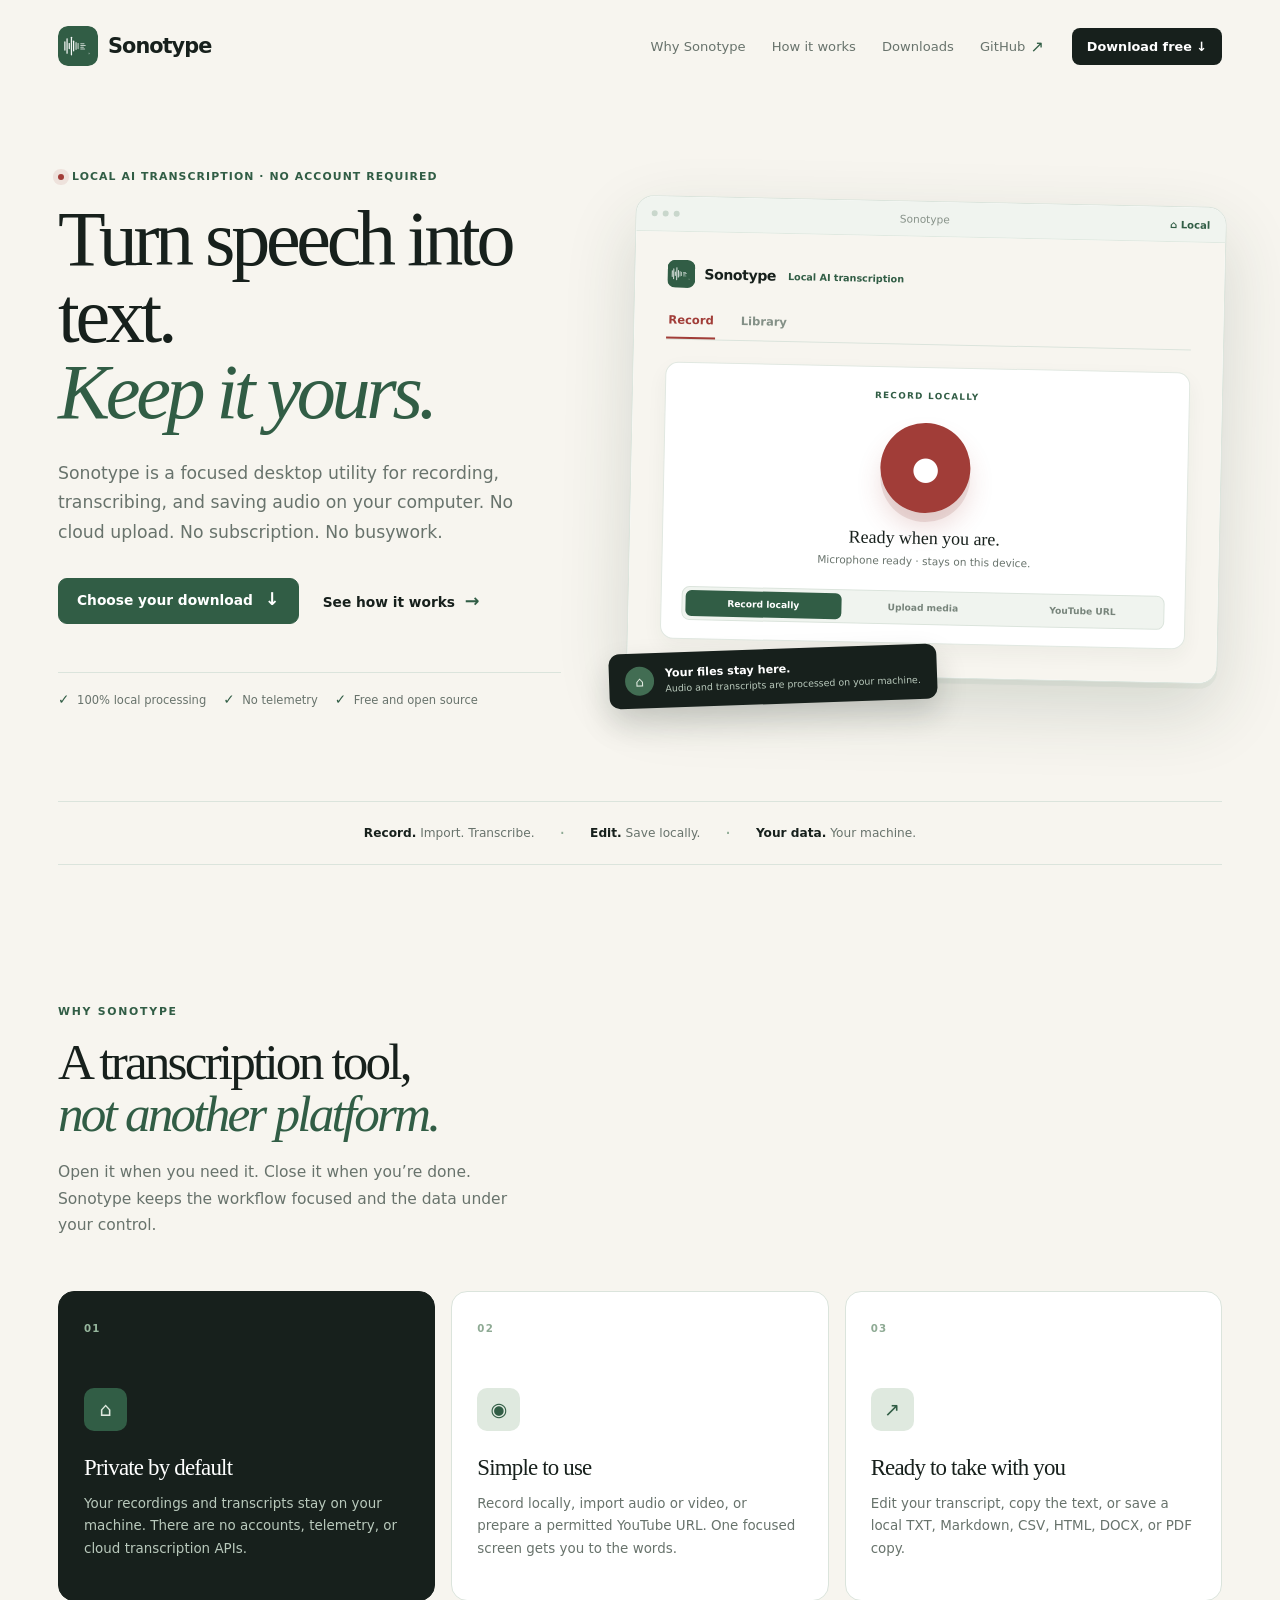
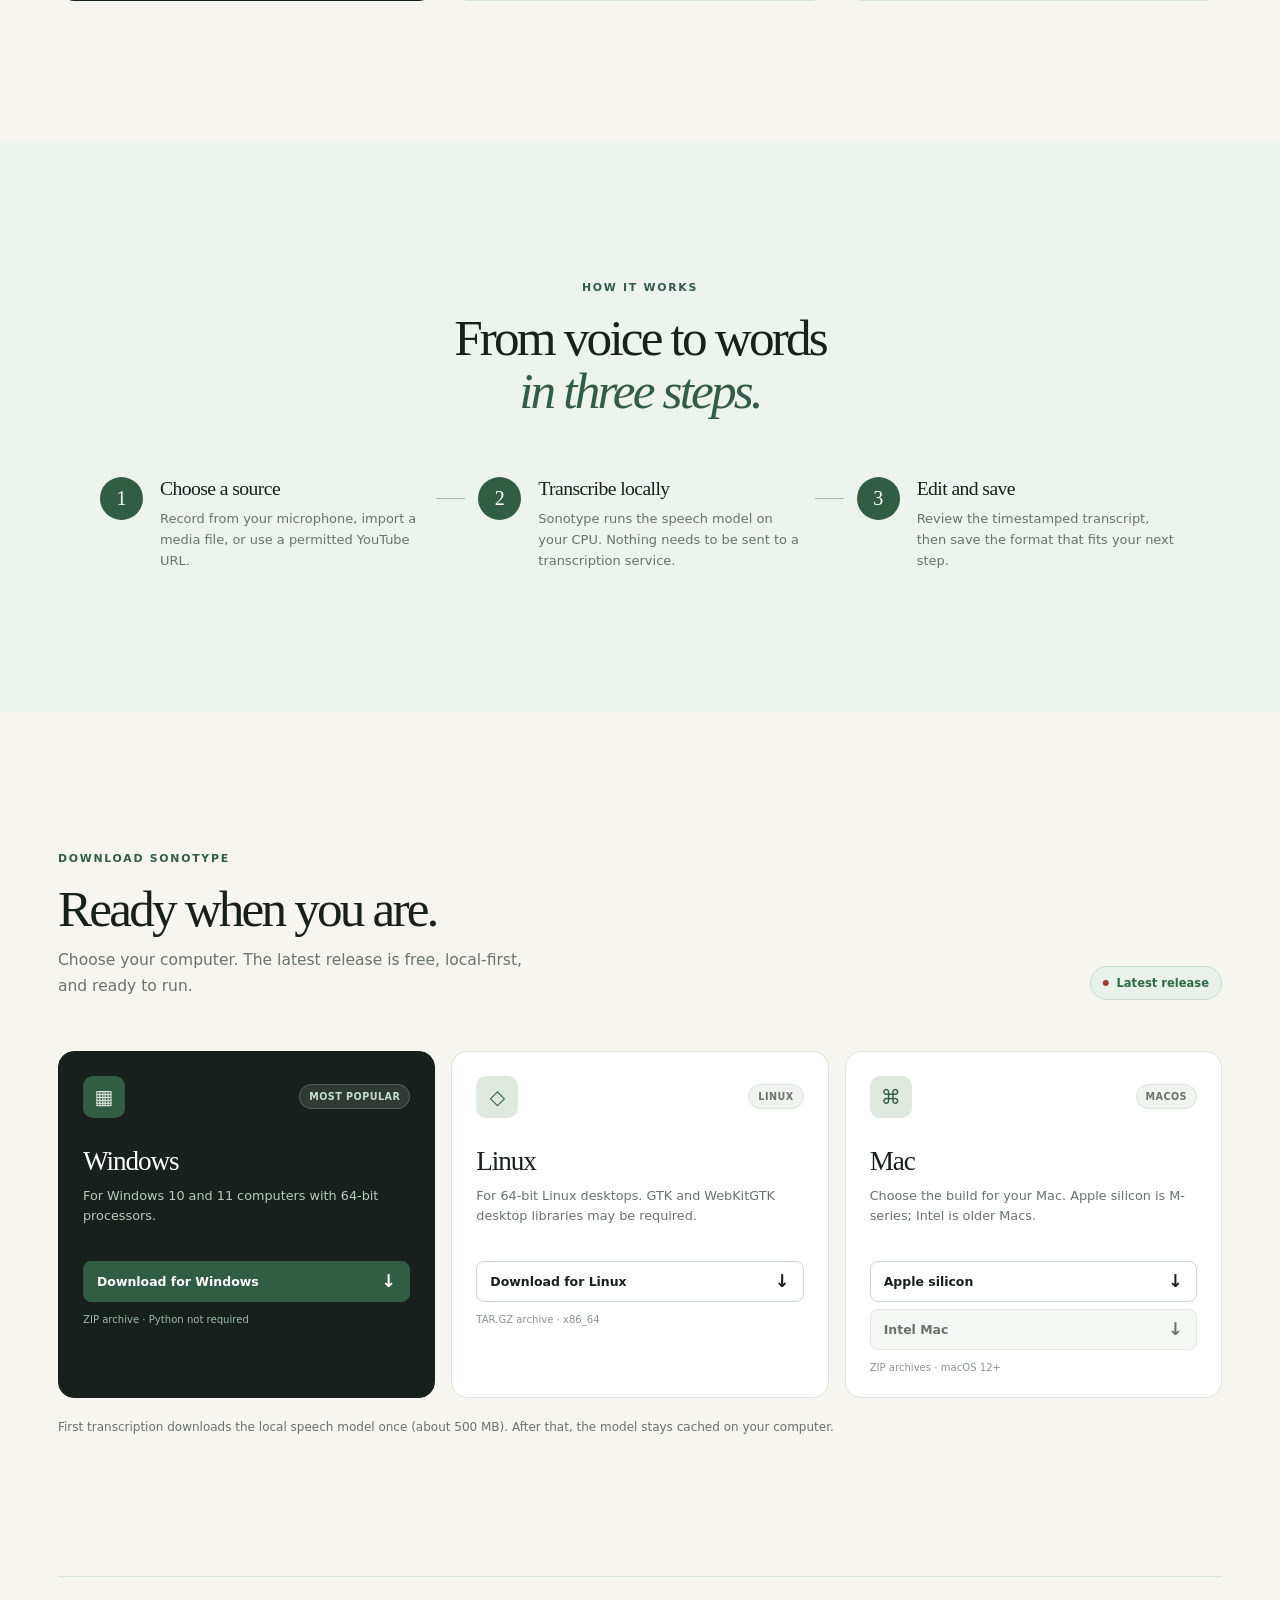
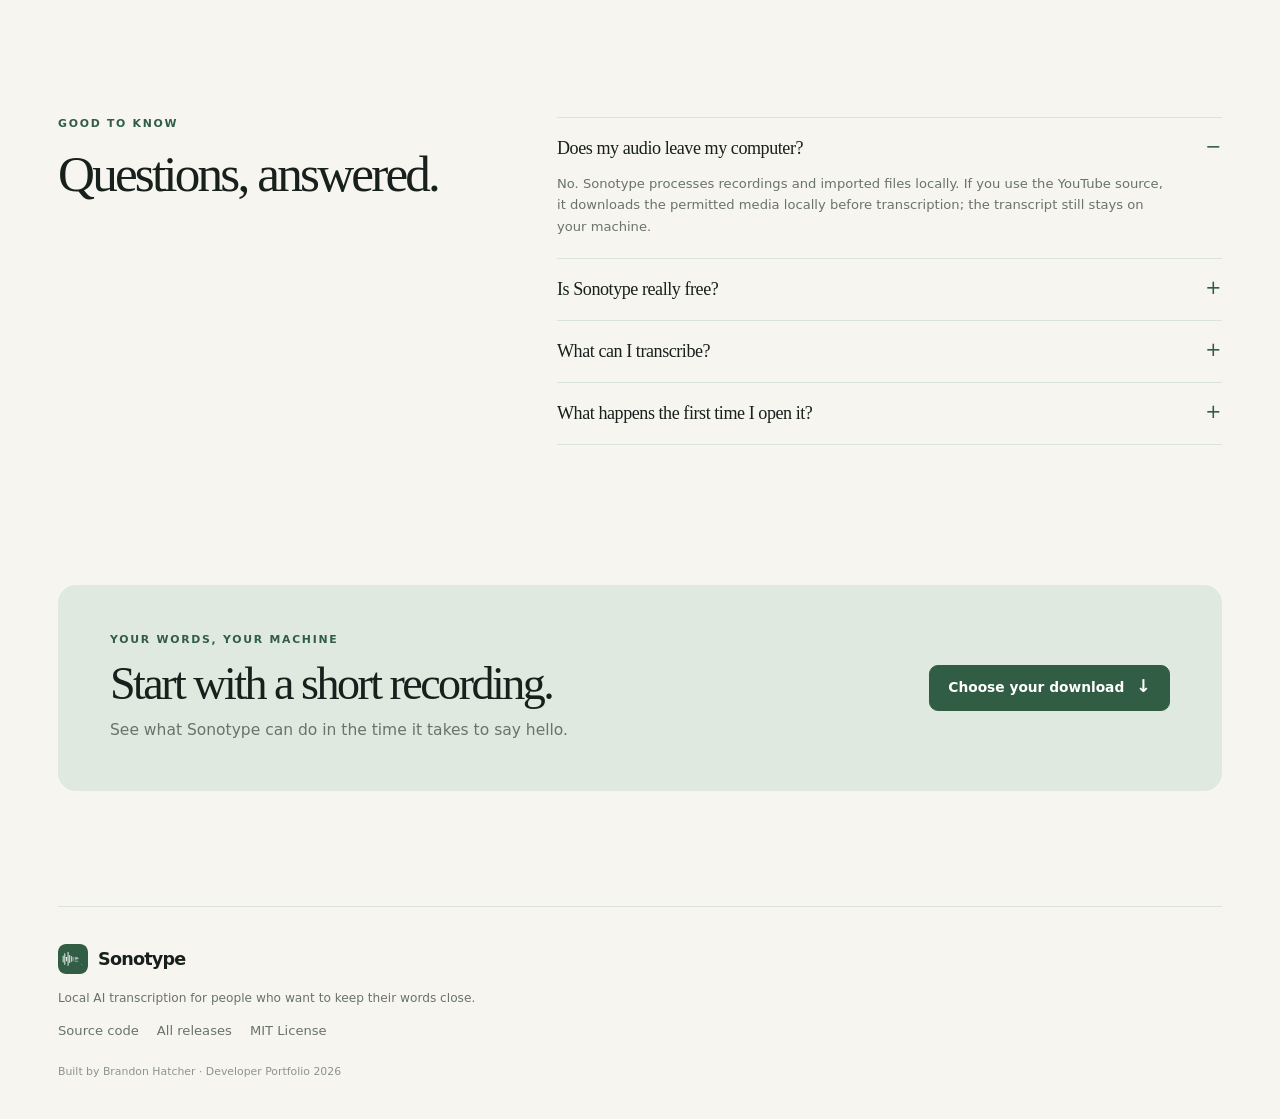
==== landing/index.html @ 69d5d24a "Add cross-platform downloads landing page" ====
<!doctype html>
<html lang="en">
  <head>
    <meta charset="utf-8">
    <meta name="viewport" content="width=device-width, initial-scale=1">
    <meta name="description" content="Sonotype is local AI transcription for Windows, Linux, and macOS. Record, transcribe, and save without accounts or cloud processing.">
    <meta name="theme-color" content="#f7f5ef">
    <link rel="canonical" href="https://the-screen-surgeon.github.io/sonotype/">
    <meta property="og:title" content="Sonotype · Local AI transcription">
    <meta property="og:description" content="Turn speech into text and keep it yours. Sonotype runs locally on your computer.">
    <meta property="og:type" content="website">
    <meta property="og:url" content="https://the-screen-surgeon.github.io/sonotype/">
    <meta property="og:image" content="https://the-screen-surgeon.github.io/sonotype/logo.svg">
    <title>Sonotype · Local AI transcription</title>
    <link rel="icon" type="image/svg+xml" href="logo.svg">
    <link rel="stylesheet" href="styles.css">
  </head>
  <body>
    <div class="page-shell">
      <header class="site-header">
        <a class="brand" href="./" aria-label="Sonotype home">
          <img src="logo.svg" alt="" width="40" height="40">
          <span>Sonotype</span>
        </a>
        <nav class="site-nav" aria-label="Primary navigation">
          <a href="#why-sonotype">Why Sonotype</a>
          <a href="#how-it-works">How it works</a>
          <a href="#downloads">Downloads</a>
          <a class="nav-github" href="https://github.com/The-Screen-Surgeon/sonotype">GitHub <span aria-hidden="true">↗</span></a>
        </nav>
        <a class="header-cta" href="#downloads">Download free <span aria-hidden="true">↓</span></a>
      </header>

      <main>
        <section class="hero" aria-labelledby="hero-heading">
          <div class="hero-copy">
            <p class="kicker"><span class="kicker-dot" aria-hidden="true"></span> Local AI transcription · no account required</p>
            <h1 id="hero-heading">Turn speech into text.<br><em>Keep it yours.</em></h1>
            <p class="hero-lede">Sonotype is a focused desktop utility for recording, transcribing, and saving audio on your computer. No cloud upload. No subscription. No busywork.</p>
            <div class="hero-actions">
              <a class="button button-primary" href="#downloads">Choose your download <span aria-hidden="true">↓</span></a>
              <a class="text-link" href="#how-it-works">See how it works <span aria-hidden="true">→</span></a>
            </div>
            <div class="trust-row" aria-label="Sonotype privacy promises">
              <span><b aria-hidden="true">✓</b> 100% local processing</span>
              <span><b aria-hidden="true">✓</b> No telemetry</span>
              <span><b aria-hidden="true">✓</b> Free and open source</span>
            </div>
          </div>

          <div class="hero-product" aria-label="Preview of the Sonotype desktop app">
            <div class="product-window">
              <div class="window-bar">
                <div class="window-dots" aria-hidden="true"><i></i><i></i><i></i></div>
                <span>Sonotype</span>
                <span class="window-lock" aria-hidden="true">⌂ Local</span>
              </div>
              <div class="product-body">
                <div class="product-brand"><img src="logo.svg" alt="" width="28" height="28"><strong>Sonotype</strong><small>Local AI transcription</small></div>
                <div class="product-tabs"><span class="selected">Record</span><span>Library</span></div>
                <div class="product-card">
                  <small class="product-label">RECORD LOCALLY</small>
                  <div class="record-orb"><span aria-hidden="true">●</span></div>
                  <strong>Ready when you are.</strong>
                  <span>Microphone ready · stays on this device.</span>
                  <div class="product-sources"><b>Record locally</b><span>Upload media</span><span>YouTube URL</span></div>
                </div>
              </div>
            </div>
            <div class="privacy-card"><span class="privacy-mark" aria-hidden="true">⌂</span><div><strong>Your files stay here.</strong><small>Audio and transcripts are processed on your machine.</small></div></div>
          </div>
        </section>

        <section class="signal-strip" aria-label="Sonotype product summary">
          <div><strong>Record.</strong> Import. Transcribe.</div>
          <span aria-hidden="true">·</span>
          <div><strong>Edit.</strong> Save locally.</div>
          <span aria-hidden="true">·</span>
          <div><strong>Your data.</strong> Your machine.</div>
        </section>

        <section id="why-sonotype" class="content-section" aria-labelledby="why-heading">
          <div class="section-heading">
            <p class="eyebrow">WHY SONOTYPE</p>
            <h2 id="why-heading">A transcription tool,<br><em>not another platform.</em></h2>
            <p>Open it when you need it. Close it when you’re done. Sonotype keeps the workflow focused and the data under your control.</p>
          </div>
          <div class="feature-grid">
            <article class="feature-card feature-card-dark">
              <span class="feature-number">01</span>
              <div class="feature-icon" aria-hidden="true">⌂</div>
              <h3>Private by default</h3>
              <p>Your recordings and transcripts stay on your machine. There are no accounts, telemetry, or cloud transcription APIs.</p>
            </article>
            <article class="feature-card">
              <span class="feature-number">02</span>
              <div class="feature-icon" aria-hidden="true">◉</div>
              <h3>Simple to use</h3>
              <p>Record locally, import audio or video, or prepare a permitted YouTube URL. One focused screen gets you to the words.</p>
            </article>
            <article class="feature-card">
              <span class="feature-number">03</span>
              <div class="feature-icon" aria-hidden="true">↗</div>
              <h3>Ready to take with you</h3>
              <p>Edit your transcript, copy the text, or save a local TXT, Markdown, CSV, HTML, DOCX, or PDF copy.</p>
            </article>
          </div>
        </section>

        <section id="how-it-works" class="process-section" aria-labelledby="process-heading">
          <div class="section-heading section-heading-centered">
            <p class="eyebrow">HOW IT WORKS</p>
            <h2 id="process-heading">From voice to words<br><em>in three steps.</em></h2>
          </div>
          <div class="process-grid">
            <div class="process-step"><span class="step-number">1</span><div><h3>Choose a source</h3><p>Record from your microphone, import a media file, or use a permitted YouTube URL.</p></div></div>
            <div class="process-line" aria-hidden="true"></div>
            <div class="process-step"><span class="step-number">2</span><div><h3>Transcribe locally</h3><p>Sonotype runs the speech model on your CPU. Nothing needs to be sent to a transcription service.</p></div></div>
            <div class="process-line" aria-hidden="true"></div>
            <div class="process-step"><span class="step-number">3</span><div><h3>Edit and save</h3><p>Review the timestamped transcript, then save the format that fits your next step.</p></div></div>
          </div>
        </section>

        <section id="downloads" class="download-section" aria-labelledby="download-heading">
          <div class="download-heading">
            <div>
              <p class="eyebrow">DOWNLOAD SONOTYPE</p>
              <h2 id="download-heading">Ready when you are.</h2>
              <p>Choose your computer. The latest release is free, local-first, and ready to run.</p>
            </div>
            <span class="release-pill"><span aria-hidden="true">●</span> Latest release</span>
          </div>
          <div class="download-grid">
            <article class="download-card download-card-featured">
              <div class="platform-top"><span class="platform-icon" aria-hidden="true">▦</span><span class="platform-badge">Most popular</span></div>
              <h3>Windows</h3>
              <p>For Windows 10 and 11 computers with 64-bit processors.</p>
              <a class="download-button" href="https://github.com/The-Screen-Surgeon/sonotype/releases/latest/download/Sonotype-Windows-x64.zip">Download for Windows <span aria-hidden="true">↓</span></a>
              <small>ZIP archive · Python not required</small>
            </article>
            <article class="download-card">
              <div class="platform-top"><span class="platform-icon" aria-hidden="true">◇</span><span class="platform-badge platform-badge-muted">Linux</span></div>
              <h3>Linux</h3>
              <p>For 64-bit Linux desktops. GTK and WebKitGTK desktop libraries may be required.</p>
              <a class="download-button download-button-light" href="https://github.com/The-Screen-Surgeon/sonotype/releases/latest/download/Sonotype-Linux-x64.tar.gz">Download for Linux <span aria-hidden="true">↓</span></a>
              <small>TAR.GZ archive · x86_64</small>
            </article>
            <article class="download-card">
              <div class="platform-top"><span class="platform-icon" aria-hidden="true">⌘</span><span class="platform-badge platform-badge-muted">macOS</span></div>
              <h3>Mac</h3>
              <p>Choose the build for your Mac. Apple silicon is M-series; Intel is older Macs.</p>
              <div class="mac-downloads">
                <a class="download-button download-button-light" href="https://github.com/The-Screen-Surgeon/sonotype/releases/latest/download/Sonotype-macOS-arm64.zip">Apple silicon <span aria-hidden="true">↓</span></a>
                <a class="download-button download-button-quiet" href="https://github.com/The-Screen-Surgeon/sonotype/releases/latest/download/Sonotype-macOS-x64.zip">Intel Mac <span aria-hidden="true">↓</span></a>
              </div>
              <small>ZIP archives · macOS 12+</small>
            </article>
          </div>
          <p class="download-note">First transcription downloads the local speech model once (about 500 MB). After that, the model stays cached on your computer.</p>
        </section>

        <section class="faq-section" aria-labelledby="faq-heading">
          <div class="section-heading">
            <p class="eyebrow">GOOD TO KNOW</p>
            <h2 id="faq-heading">Questions, answered.</h2>
          </div>
          <div class="faq-grid">
            <details open><summary>Does my audio leave my computer?</summary><p>No. Sonotype processes recordings and imported files locally. If you use the YouTube source, it downloads the permitted media locally before transcription; the transcript still stays on your machine.</p></details>
            <details><summary>Is Sonotype really free?</summary><p>Yes. Sonotype is an open-source desktop utility with no account or subscription requirement. See the repository for the MIT license and source code.</p></details>
            <details><summary>What can I transcribe?</summary><p>Record from your microphone or import common audio and video formats including MP3, WAV, M4A, MP4, MOV, and WebM. You can also prepare a permitted YouTube URL.</p></details>
            <details><summary>What happens the first time I open it?</summary><p>Sonotype downloads the small.en speech model once, then caches it locally. A short 5–10 second test recording is the easiest way to get set up.</p></details>
          </div>
        </section>

        <section class="final-cta" aria-labelledby="cta-heading">
          <div>
            <p class="eyebrow">YOUR WORDS, YOUR MACHINE</p>
            <h2 id="cta-heading">Start with a short recording.</h2>
            <p>See what Sonotype can do in the time it takes to say hello.</p>
          </div>
          <a class="button button-primary" href="#downloads">Choose your download <span aria-hidden="true">↓</span></a>
        </section>
      </main>

      <footer class="site-footer">
        <a class="brand footer-brand" href="./"><img src="logo.svg" alt="" width="30" height="30"><span>Sonotype</span></a>
        <p>Local AI transcription for people who want to keep their words close.</p>
        <div class="footer-links"><a href="https://github.com/The-Screen-Surgeon/sonotype">Source code</a><a href="https://github.com/The-Screen-Surgeon/sonotype/releases">All releases</a><a href="https://github.com/The-Screen-Surgeon/sonotype/blob/main/LICENSE">MIT License</a></div>
        <p class="copyright">Built by Brandon Hatcher · Developer Portfolio 2026</p>
      </footer>
    </div>
  </body>
</html>
---- landing/styles.css ----
:root {
  color-scheme: light;
  font-family: Inter, ui-sans-serif, system-ui, -apple-system, BlinkMacSystemFont, "Segoe UI", sans-serif;
  background: #f7f5ef;
  color: #17201c;
  --forest: #315d45;
  --deep-forest: #17201c;
  --cream: #f7f5ef;
  --paper: #fff;
  --sage: #dfe9df;
  --sage-dark: #8eaa94;
  --record: #a13d38;
  --muted: #68736c;
  --line: #dbe4dc;
  --shadow: 0 18px 45px rgba(23, 32, 28, .07);
}

* { box-sizing: border-box; }
html { scroll-behavior: smooth; }
body { background: var(--cream); margin: 0; min-width: 320px; }
a { color: inherit; }

.page-shell { margin: 0 auto; max-width: 1240px; padding: 0 38px; }
.site-header { align-items: center; display: flex; gap: 28px; justify-content: space-between; padding: 26px 0; }
.brand { align-items: center; color: var(--deep-forest); display: inline-flex; flex-shrink: 0; font-size: 1.3rem; font-weight: 780; gap: 10px; letter-spacing: -.045em; text-decoration: none; }
.brand img { border-radius: 10px; }
.site-nav { align-items: center; display: flex; gap: 26px; margin-left: auto; }
.site-nav a, .footer-links a { color: var(--muted); font-size: .82rem; text-decoration: none; }
.site-nav a:hover, .footer-links a:hover { color: var(--deep-forest); }
.nav-github { align-items: center; display: inline-flex; gap: 5px; }
.nav-github span { color: var(--forest); font-size: 1rem; }
.header-cta { background: var(--deep-forest); border-radius: 8px; color: #fff; font-size: .8rem; font-weight: 750; padding: 11px 15px; text-decoration: none; }
.header-cta:hover { background: var(--forest); }

.hero { align-items: center; display: grid; gap: 70px; grid-template-columns: minmax(0, .92fr) minmax(440px, 1.08fr); min-height: 660px; padding: 78px 0 92px; }
.hero-copy { max-width: 570px; }
.kicker, .eyebrow { color: var(--forest); font-size: .68rem; font-weight: 820; letter-spacing: .16em; margin: 0 0 18px; text-transform: uppercase; }
.kicker { align-items: center; display: flex; gap: 8px; letter-spacing: .1em; }
.kicker-dot { background: var(--record); border-radius: 50%; box-shadow: 0 0 0 5px rgba(161, 61, 56, .1); display: inline-block; height: 6px; width: 6px; }
h1, h2, h3, p { margin-top: 0; }
h1, h2 { letter-spacing: -.055em; }
h1 { color: var(--deep-forest); font-family: Georgia, "Times New Roman", serif; font-size: clamp(3.25rem, 6.1vw, 5.55rem); font-weight: 500; line-height: .98; margin-bottom: 28px; }
h1 em, h2 em { color: var(--forest); font-style: italic; }
.hero-lede { color: var(--muted); font-size: 1.08rem; line-height: 1.72; margin-bottom: 30px; max-width: 500px; }
.hero-actions { align-items: center; display: flex; flex-wrap: wrap; gap: 24px; }
.button { border-radius: 9px; display: inline-flex; font-size: .86rem; font-weight: 760; gap: 12px; justify-content: center; min-height: 46px; padding: 13px 18px; text-decoration: none; }
.button-primary { background: var(--forest); border: 1px solid var(--forest); color: #fff; }
.button-primary:hover { background: #244a35; border-color: #244a35; }
.button-primary span { font-size: 1.1rem; line-height: .8; }
.text-link { color: var(--deep-forest); font-size: .86rem; font-weight: 720; text-decoration: none; }
.text-link span { color: var(--forest); font-size: 1.1rem; margin-left: 5px; }
.text-link:hover { color: var(--forest); }
.trust-row { border-top: 1px solid var(--line); color: var(--muted); display: flex; flex-wrap: wrap; font-size: .72rem; gap: 17px; line-height: 1.4; margin-top: 48px; padding-top: 17px; }
.trust-row b { color: var(--forest); font-size: .85rem; margin-right: 4px; }

.hero-product { min-width: 0; position: relative; }
.product-window { background: #fff; border: 1px solid #dbe4dc; border-radius: 18px; box-shadow: 0 28px 70px rgba(38, 62, 45, .16), 0 5px 0 rgba(49, 93, 69, .05); overflow: hidden; transform: rotate(1.2deg); }
.window-bar { align-items: center; background: #f0f4ef; border-bottom: 1px solid #e0e9e1; color: #879289; display: flex; font-size: .66rem; justify-content: space-between; padding: 11px 15px; }
.window-dots { display: flex; gap: 5px; }
.window-dots i { background: #c9d7cc; border-radius: 50%; display: block; height: 6px; width: 6px; }
.window-lock { color: var(--forest); font-size: .63rem; font-weight: 700; }
.product-body { background: #f7f5ef; min-height: 390px; padding: 28px 32px 33px; }
.product-brand { align-items: center; display: flex; gap: 9px; }
.product-brand img { border-radius: 8px; }
.product-brand strong { color: var(--deep-forest); font-size: .88rem; letter-spacing: -.03em; }
.product-brand small { color: var(--forest); font-size: .6rem; font-weight: 700; margin-left: 3px; }
.product-tabs { border-bottom: 1px solid #dbe4dc; display: flex; gap: 23px; margin: 25px 0 22px; }
.product-tabs span { color: #849087; font-size: .72rem; font-weight: 750; padding: 0 2px 10px; }
.product-tabs .selected { border-bottom: 2px solid var(--record); color: var(--record); }
.product-card { align-items: center; background: #fff; border: 1px solid #e1e8e1; border-radius: 13px; box-shadow: 0 8px 20px rgba(36, 63, 45, .05); display: flex; flex-direction: column; min-height: 276px; padding: 23px 20px 18px; text-align: center; }
.product-label { color: var(--forest); font-size: .55rem; font-weight: 820; letter-spacing: .15em; }
.record-orb { align-items: center; background: var(--record); border-radius: 50%; box-shadow: 0 9px 0 rgba(127, 46, 43, .13), 0 16px 25px rgba(161, 61, 56, .17); color: #fff; display: flex; height: 90px; justify-content: center; margin: 22px 0 15px; width: 90px; }
.record-orb span { font-size: 2rem; }
.product-card > strong { color: var(--deep-forest); font-family: Georgia, "Times New Roman", serif; font-size: 1.12rem; font-weight: 500; }
.product-card > span { color: var(--muted); font-size: .66rem; margin-top: 6px; }
.product-sources { background: #f0f4ef; border: 1px solid #dbe4dc; border-radius: 8px; display: flex; gap: 4px; margin-top: 24px; padding: 3px; width: 100%; }
.product-sources span, .product-sources b { border-radius: 6px; color: #77847b; flex: 1; font-size: .57rem; font-weight: 700; padding: 8px 3px; }
.product-sources b { background: var(--forest); color: #fff; }
.privacy-card { align-items: center; background: var(--deep-forest); border-radius: 11px; bottom: -26px; box-shadow: 0 15px 30px rgba(23, 32, 28, .18); color: #fff; display: flex; gap: 11px; left: -22px; padding: 13px 16px; position: absolute; transform: rotate(-2deg); }
.privacy-mark { align-items: center; background: #426d53; border-radius: 50%; color: #dfe9df; display: flex; font-size: .85rem; height: 29px; justify-content: center; width: 29px; }
.privacy-card strong, .privacy-card small { display: block; }
.privacy-card strong { font-size: .7rem; }
.privacy-card small { color: #b9c9bc; font-size: .59rem; margin-top: 3px; }

.signal-strip { align-items: center; border-bottom: 1px solid var(--line); border-top: 1px solid var(--line); color: var(--muted); display: flex; font-size: .76rem; gap: 25px; justify-content: center; padding: 21px 0; }
.signal-strip strong { color: var(--deep-forest); }
.signal-strip > span { color: var(--sage-dark); font-size: 1.1rem; }

.content-section, .process-section, .download-section, .faq-section { padding: 140px 0; }
.section-heading { max-width: 545px; }
.section-heading h2, .download-heading h2, .final-cta h2 { color: var(--deep-forest); font-family: Georgia, "Times New Roman", serif; font-size: clamp(2.4rem, 4vw, 4rem); font-weight: 500; line-height: 1.02; margin-bottom: 19px; }
.section-heading > p:last-child, .download-heading > div > p:last-child, .final-cta > div > p:last-child { color: var(--muted); font-size: .97rem; line-height: 1.7; margin-bottom: 0; max-width: 470px; }
.feature-grid { display: grid; gap: 16px; grid-template-columns: repeat(3, 1fr); margin-top: 53px; }
.feature-card { background: #fff; border: 1px solid var(--line); border-radius: 16px; min-height: 310px; padding: 25px; position: relative; }
.feature-card-dark { background: var(--deep-forest); border-color: var(--deep-forest); color: #fff; }
.feature-number { color: var(--sage-dark); font-size: .64rem; font-weight: 800; letter-spacing: .12em; }
.feature-card-dark .feature-number { color: #96b69d; }
.feature-icon { align-items: center; background: var(--sage); border-radius: 10px; color: var(--forest); display: flex; font-size: 1.2rem; height: 43px; justify-content: center; margin: 52px 0 24px; width: 43px; }
.feature-card-dark .feature-icon { background: #315d45; color: #dfe9df; }
.feature-card h3 { color: var(--deep-forest); font-family: Georgia, "Times New Roman", serif; font-size: 1.43rem; font-weight: 500; letter-spacing: -.035em; margin-bottom: 12px; }
.feature-card-dark h3 { color: #fff; }
.feature-card p { color: var(--muted); font-size: .84rem; line-height: 1.65; margin-bottom: 0; }
.feature-card-dark p { color: #b9c9bc; }

.process-section { background: #edf3ed; margin-left: calc(50% - 50vw); margin-right: calc(50% - 50vw); padding-left: max(38px, calc((100vw - 1164px) / 2)); padding-right: max(38px, calc((100vw - 1164px) / 2)); }
.section-heading-centered { margin: 0 auto; text-align: center; }
.section-heading-centered > p:last-child { margin-left: auto; margin-right: auto; }
.process-grid { align-items: stretch; display: grid; grid-template-columns: 1fr 55px 1fr 55px 1fr; margin: 60px auto 0; max-width: 1080px; }
.process-step { display: flex; gap: 17px; }
.step-number { align-items: center; background: var(--forest); border-radius: 50%; color: #fff; display: flex; flex-shrink: 0; font-family: Georgia, "Times New Roman", serif; font-size: 1.25rem; height: 43px; justify-content: center; width: 43px; }
.process-step h3 { color: var(--deep-forest); font-family: Georgia, "Times New Roman", serif; font-size: 1.23rem; font-weight: 500; letter-spacing: -.03em; margin-bottom: 9px; }
.process-step p { color: var(--muted); font-size: .81rem; line-height: 1.62; margin-bottom: 0; }
.process-line { align-self: flex-start; border-top: 1px solid #a8bcae; margin: 21px 13px 0; }

.download-section { border-bottom: 1px solid var(--line); }
.download-heading { align-items: end; display: flex; gap: 30px; justify-content: space-between; }
.download-heading h2 { margin-bottom: 12px; }
.release-pill { align-items: center; background: var(--confidence, #e8f2ea); border: 1px solid #c9dfcd; border-radius: 99px; color: var(--confidence-dark, #2f6947); display: inline-flex; flex-shrink: 0; font-size: .72rem; font-weight: 750; gap: 7px; padding: 9px 12px; }
.release-pill span { color: var(--record); font-size: .5rem; }
.download-grid { display: grid; gap: 16px; grid-template-columns: repeat(3, 1fr); margin-top: 51px; }
.download-card { background: #fff; border: 1px solid var(--line); border-radius: 16px; display: flex; flex-direction: column; min-height: 330px; padding: 24px; }
.download-card-featured { background: var(--deep-forest); border-color: var(--deep-forest); color: #fff; }
.platform-top { align-items: center; display: flex; justify-content: space-between; }
.platform-icon { align-items: center; background: var(--sage); border-radius: 10px; color: var(--forest); display: flex; font-size: 1.25rem; height: 42px; justify-content: center; width: 42px; }
.download-card-featured .platform-icon { background: #315d45; color: #dfe9df; }
.platform-badge { background: rgba(223, 233, 223, .13); border: 1px solid rgba(223, 233, 223, .22); border-radius: 99px; color: #c7ddcb; font-size: .6rem; font-weight: 800; letter-spacing: .05em; padding: 6px 9px; text-transform: uppercase; }
.platform-badge-muted { background: #f0f4ef; border-color: #dbe4dc; color: var(--muted); }
.download-card h3 { color: var(--deep-forest); font-family: Georgia, "Times New Roman", serif; font-size: 1.7rem; font-weight: 500; letter-spacing: -.04em; margin: 28px 0 9px; }
.download-card-featured h3 { color: #fff; }
.download-card > p { color: var(--muted); font-size: .8rem; line-height: 1.58; margin-bottom: 24px; min-height: 51px; }
.download-card-featured > p { color: #b9c9bc; }
.download-button { align-items: center; background: var(--forest); border: 1px solid var(--forest); border-radius: 8px; color: #fff; display: flex; font-size: .78rem; font-weight: 760; gap: 8px; justify-content: space-between; padding: 12px 13px; text-decoration: none; }
.download-button:hover { background: #244a35; border-color: #244a35; }
.download-button-light { background: #fff; border-color: #cbd8ce; color: var(--deep-forest); }
.download-button-light:hover { background: #f5f8f4; border-color: var(--sage-dark); }
.download-button-quiet { background: #f4f7f3; border-color: #e0e8e0; color: var(--muted); }
.download-button-quiet:hover { background: #e9f0e9; color: var(--deep-forest); }
.download-button span { font-size: 1.1rem; line-height: .8; }
.download-card > small { color: #89958c; font-size: .63rem; margin-top: 12px; }
.download-card-featured > small { color: #9eb9a4; }
.mac-downloads { display: grid; gap: 7px; }
.download-note { color: var(--muted); font-size: .75rem; line-height: 1.5; margin: 20px 0 0; }

.faq-section { display: grid; gap: 100px; grid-template-columns: .75fr 1.25fr; }
.faq-grid { border-top: 1px solid var(--line); }
details { border-bottom: 1px solid var(--line); padding: 20px 0; }
summary { color: var(--deep-forest); cursor: pointer; font-family: Georgia, "Times New Roman", serif; font-size: 1.13rem; font-weight: 500; letter-spacing: -.025em; list-style: none; padding-right: 30px; position: relative; }
summary::-webkit-details-marker { display: none; }
summary::after { color: var(--forest); content: "+"; font-family: system-ui, sans-serif; font-size: 1.2rem; font-weight: 400; position: absolute; right: 1px; top: -3px; }
details[open] summary::after { content: "−"; }
details p { color: var(--muted); font-size: .82rem; line-height: 1.65; margin: 14px 30px 0 0; max-width: 610px; }

.final-cta { align-items: center; background: var(--sage); border-radius: 18px; display: flex; gap: 30px; justify-content: space-between; margin: 0 0 115px; padding: 48px 52px; }
.final-cta .eyebrow { margin-bottom: 14px; }
.final-cta h2 { font-size: clamp(2rem, 3.6vw, 3.2rem); margin-bottom: 10px; }
.final-cta .button { flex-shrink: 0; }
.site-footer { border-top: 1px solid var(--line); padding: 37px 0 41px; position: relative; }
.footer-brand { font-size: 1.1rem; }
.footer-brand img { border-radius: 8px; }
.site-footer > p { color: var(--muted); font-size: .76rem; margin: 13px 0 18px; }
.footer-links { display: flex; flex-wrap: wrap; gap: 18px; }
.site-footer .copyright { color: #8a958d; font-size: .68rem; margin: 27px 0 0; }

@media (max-width: 980px) {
  .hero { gap: 45px; grid-template-columns: minmax(0, .92fr) minmax(350px, 1.08fr); }
  .product-body { padding-left: 24px; padding-right: 24px; }
  .privacy-card { left: -10px; }
  .process-grid { grid-template-columns: 1fr; gap: 26px; max-width: 550px; }
  .process-line { border-left: 1px solid #a8bcae; border-top: 0; height: 20px; margin: -12px 0 -12px 21px; }
  .faq-section { gap: 50px; }
}

@media (max-width: 760px) {
  .page-shell { padding: 0 19px; }
  .site-header { flex-wrap: wrap; gap: 17px; padding: 19px 0; }
  .site-nav { gap: 16px; margin-left: 0; order: 3; overflow-x: auto; width: 100%; }
  .site-nav a { flex-shrink: 0; font-size: .74rem; }
  .header-cta { margin-left: auto; }
  .hero { display: flex; flex-direction: column; gap: 59px; min-height: auto; padding: 75px 0 90px; }
  .hero-copy { max-width: none; }
  h1 { font-size: clamp(3rem, 15vw, 4.6rem); }
  .hero-lede { font-size: 1rem; }
  .hero-product { margin: 0 11px; width: calc(100% - 22px); }
  .product-body { padding: 24px 17px 25px; }
  .product-brand small { display: none; }
  .product-card { min-height: 260px; }
  .privacy-card { left: -9px; max-width: calc(100% + 18px); }
  .signal-strip { align-items: flex-start; flex-direction: column; gap: 4px; padding: 20px 15%; }
  .signal-strip > span { display: none; }
  .content-section, .process-section, .download-section, .faq-section { padding: 90px 0; }
  .feature-grid, .download-grid { grid-template-columns: 1fr; }
  .feature-card, .download-card { min-height: auto; }
  .feature-card { min-height: 270px; }
  .download-heading { align-items: flex-start; flex-direction: column; gap: 22px; }
  .download-card > p { min-height: 0; }
  .faq-section { display: block; }
  .faq-grid { margin-top: 42px; }
  .final-cta { align-items: flex-start; flex-direction: column; margin-bottom: 80px; padding: 31px 26px; }
  .site-footer { padding-bottom: 32px; }
}

@media (prefers-reduced-motion: reduce) {
  html { scroll-behavior: auto; }
  * { transition-duration: .01ms !important; }
}
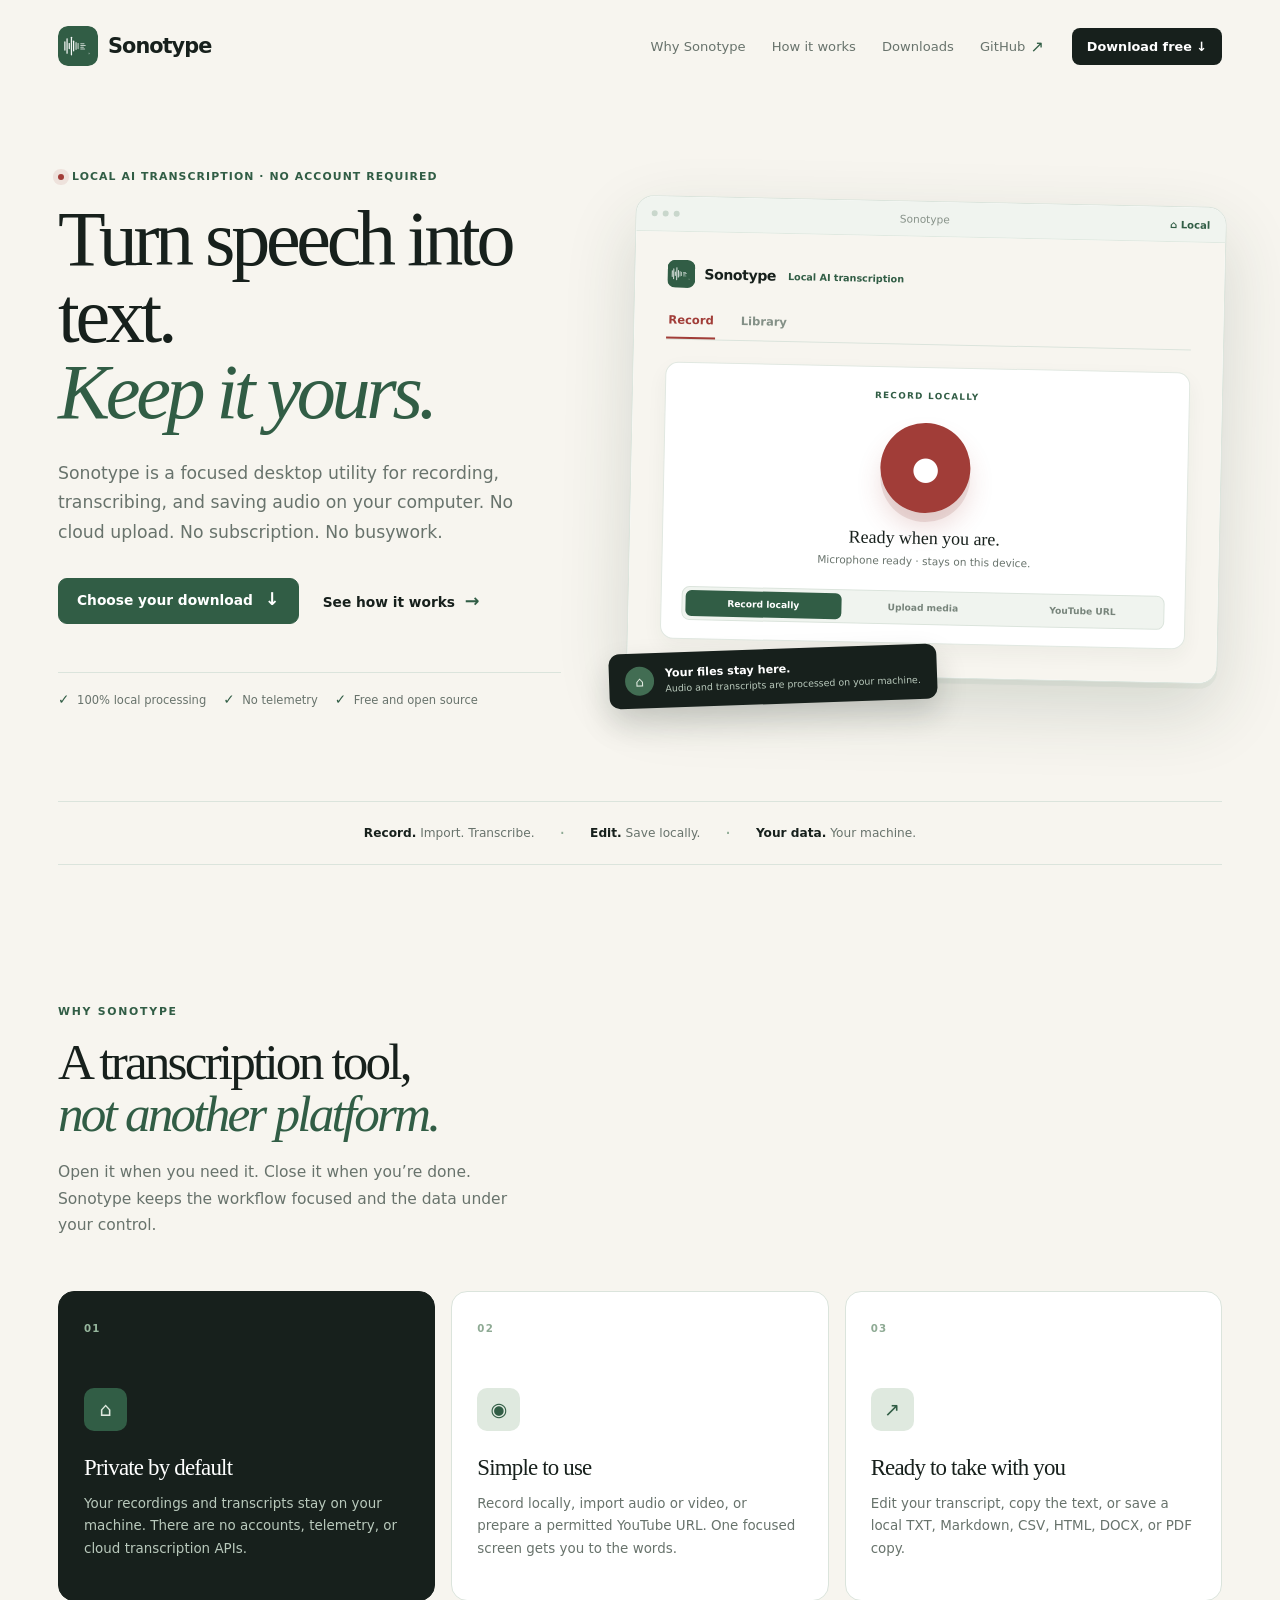
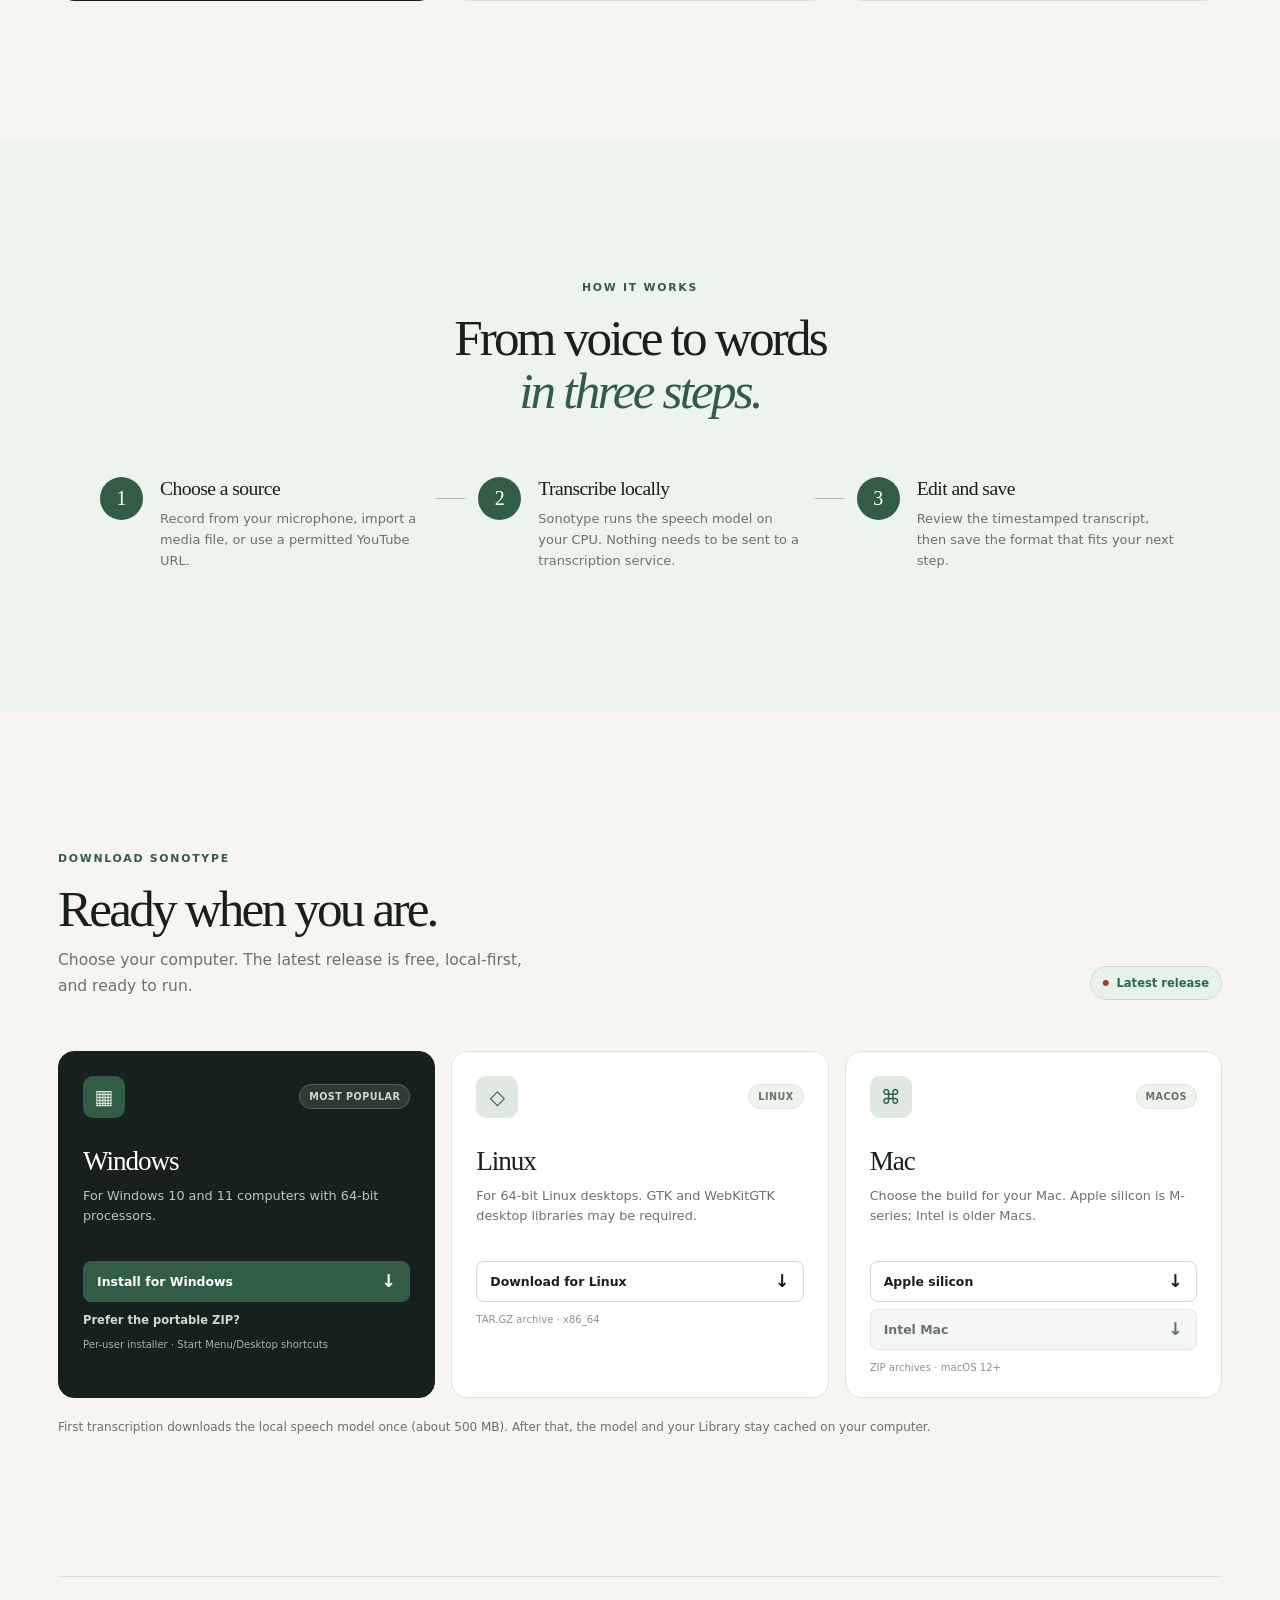
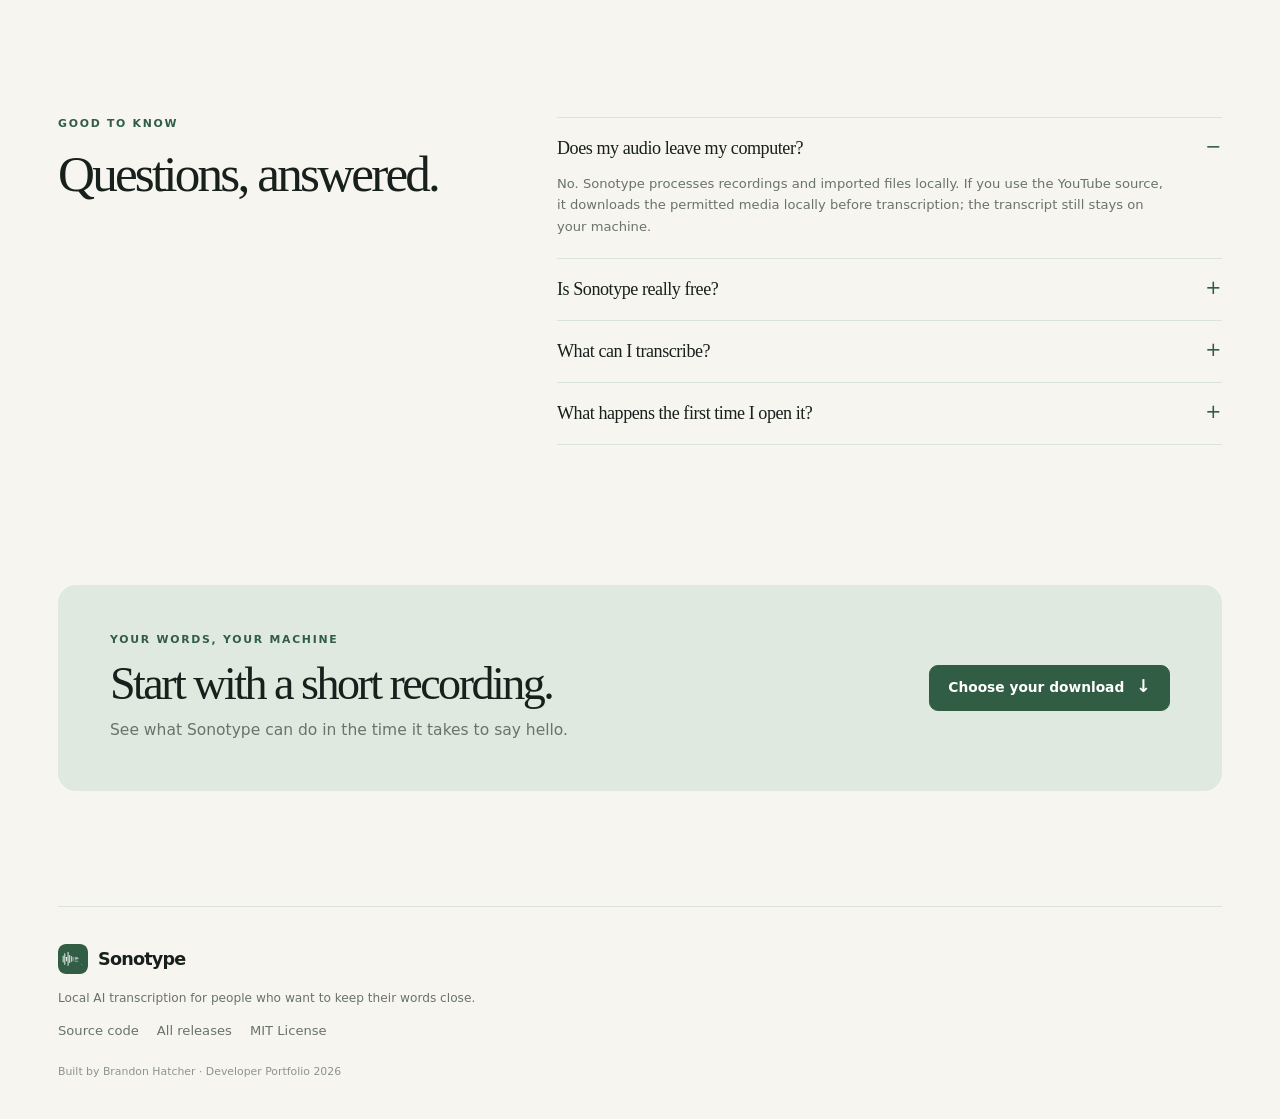
==== commit ff4cb9c6: "Persist Sonotype data and add Windows installer" ====
--- a/landing/index.html
+++ b/landing/index.html
@@ -135,8 +135,9 @@
               <div class="platform-top"><span class="platform-icon" aria-hidden="true">▦</span><span class="platform-badge">Most popular</span></div>
               <h3>Windows</h3>
               <p>For Windows 10 and 11 computers with 64-bit processors.</p>
-              <a class="download-button" href="https://github.com/The-Screen-Surgeon/sonotype/releases/latest/download/Sonotype-Windows-x64.zip">Download for Windows <span aria-hidden="true">↓</span></a>
-              <small>ZIP archive · Python not required</small>
+              <a class="download-button" href="https://github.com/The-Screen-Surgeon/sonotype/releases/latest/download/Sonotype-Setup-Windows-x64.exe">Install for Windows <span aria-hidden="true">↓</span></a>
+              <a class="download-alt" href="https://github.com/The-Screen-Surgeon/sonotype/releases/latest/download/Sonotype-Windows-x64.zip">Prefer the portable ZIP?</a>
+              <small>Per-user installer · Start Menu/Desktop shortcuts</small>
             </article>
             <article class="download-card">
               <div class="platform-top"><span class="platform-icon" aria-hidden="true">◇</span><span class="platform-badge platform-badge-muted">Linux</span></div>
@@ -156,7 +157,7 @@
               <small>ZIP archives · macOS 12+</small>
             </article>
           </div>
-          <p class="download-note">First transcription downloads the local speech model once (about 500 MB). After that, the model stays cached on your computer.</p>
+          <p class="download-note">First transcription downloads the local speech model once (about 500 MB). After that, the model and your Library stay cached on your computer.</p>
         </section>
 
         <section class="faq-section" aria-labelledby="faq-heading">
@@ -168,7 +169,7 @@
             <details open><summary>Does my audio leave my computer?</summary><p>No. Sonotype processes recordings and imported files locally. If you use the YouTube source, it downloads the permitted media locally before transcription; the transcript still stays on your machine.</p></details>
             <details><summary>Is Sonotype really free?</summary><p>Yes. Sonotype is an open-source desktop utility with no account or subscription requirement. See the repository for the MIT license and source code.</p></details>
             <details><summary>What can I transcribe?</summary><p>Record from your microphone or import common audio and video formats including MP3, WAV, M4A, MP4, MOV, and WebM. You can also prepare a permitted YouTube URL.</p></details>
-            <details><summary>What happens the first time I open it?</summary><p>Sonotype downloads the small.en speech model once, then caches it locally. A short 5–10 second test recording is the easiest way to get set up.</p></details>
+            <details><summary>What happens the first time I open it?</summary><p>Windows installs Sonotype in your user Programs folder. The first transcription downloads the small.en speech model once, then caches it locally. Your Library is stored separately so it remains available the next time you open the app.</p></details>
           </div>
         </section>
 
--- a/landing/styles.css
+++ b/landing/styles.css
@@ -136,6 +136,10 @@
 .download-button-quiet { background: #f4f7f3; border-color: #e0e8e0; color: var(--muted); }
 .download-button-quiet:hover { background: #e9f0e9; color: var(--deep-forest); }
 .download-button span { font-size: 1.1rem; line-height: .8; }
+.download-alt { color: var(--forest); display: inline-block; font-size: .72rem; font-weight: 700; margin-top: 11px; text-decoration: none; }
+.download-alt:hover { color: var(--deep-forest); text-decoration: underline; }
+.download-card-featured .download-alt { color: #c7ddcb; }
+.download-card-featured .download-alt:hover { color: #fff; }
 .download-card > small { color: #89958c; font-size: .63rem; margin-top: 12px; }
 .download-card-featured > small { color: #9eb9a4; }
 .mac-downloads { display: grid; gap: 7px; }
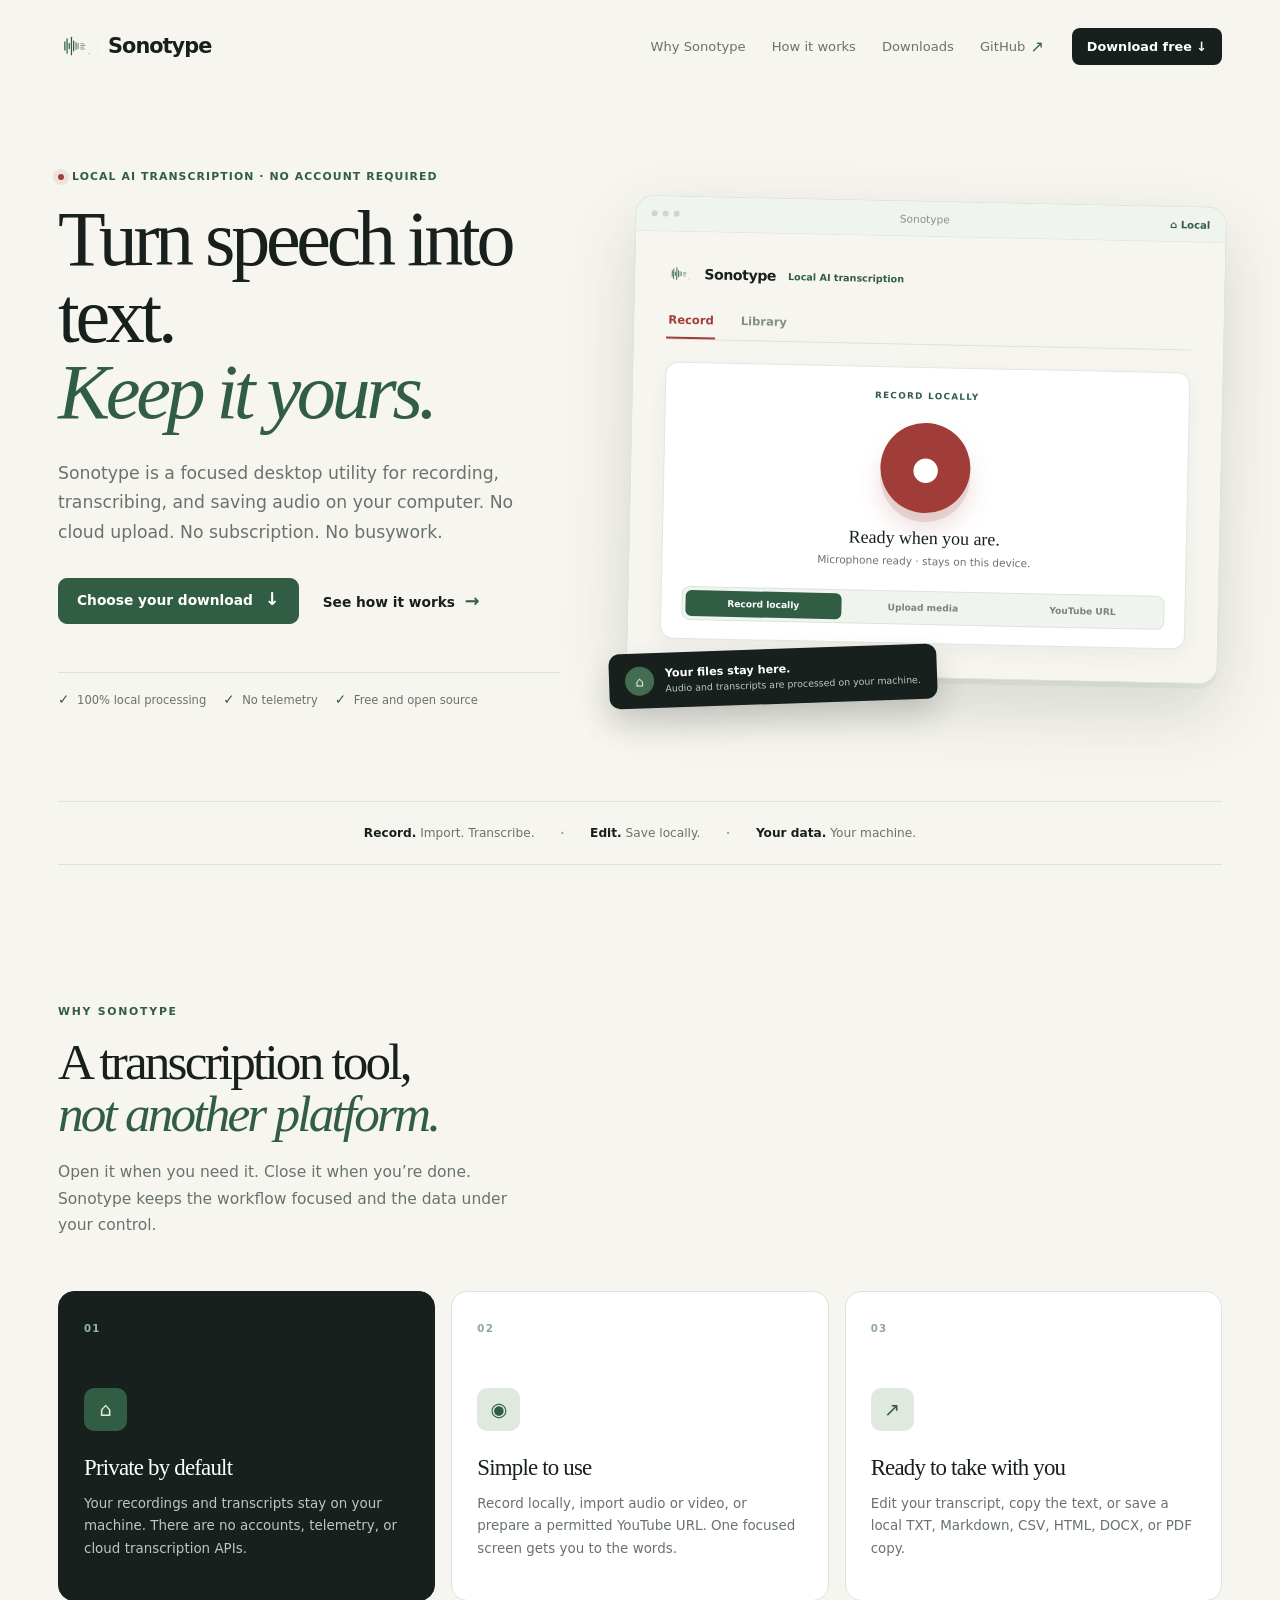
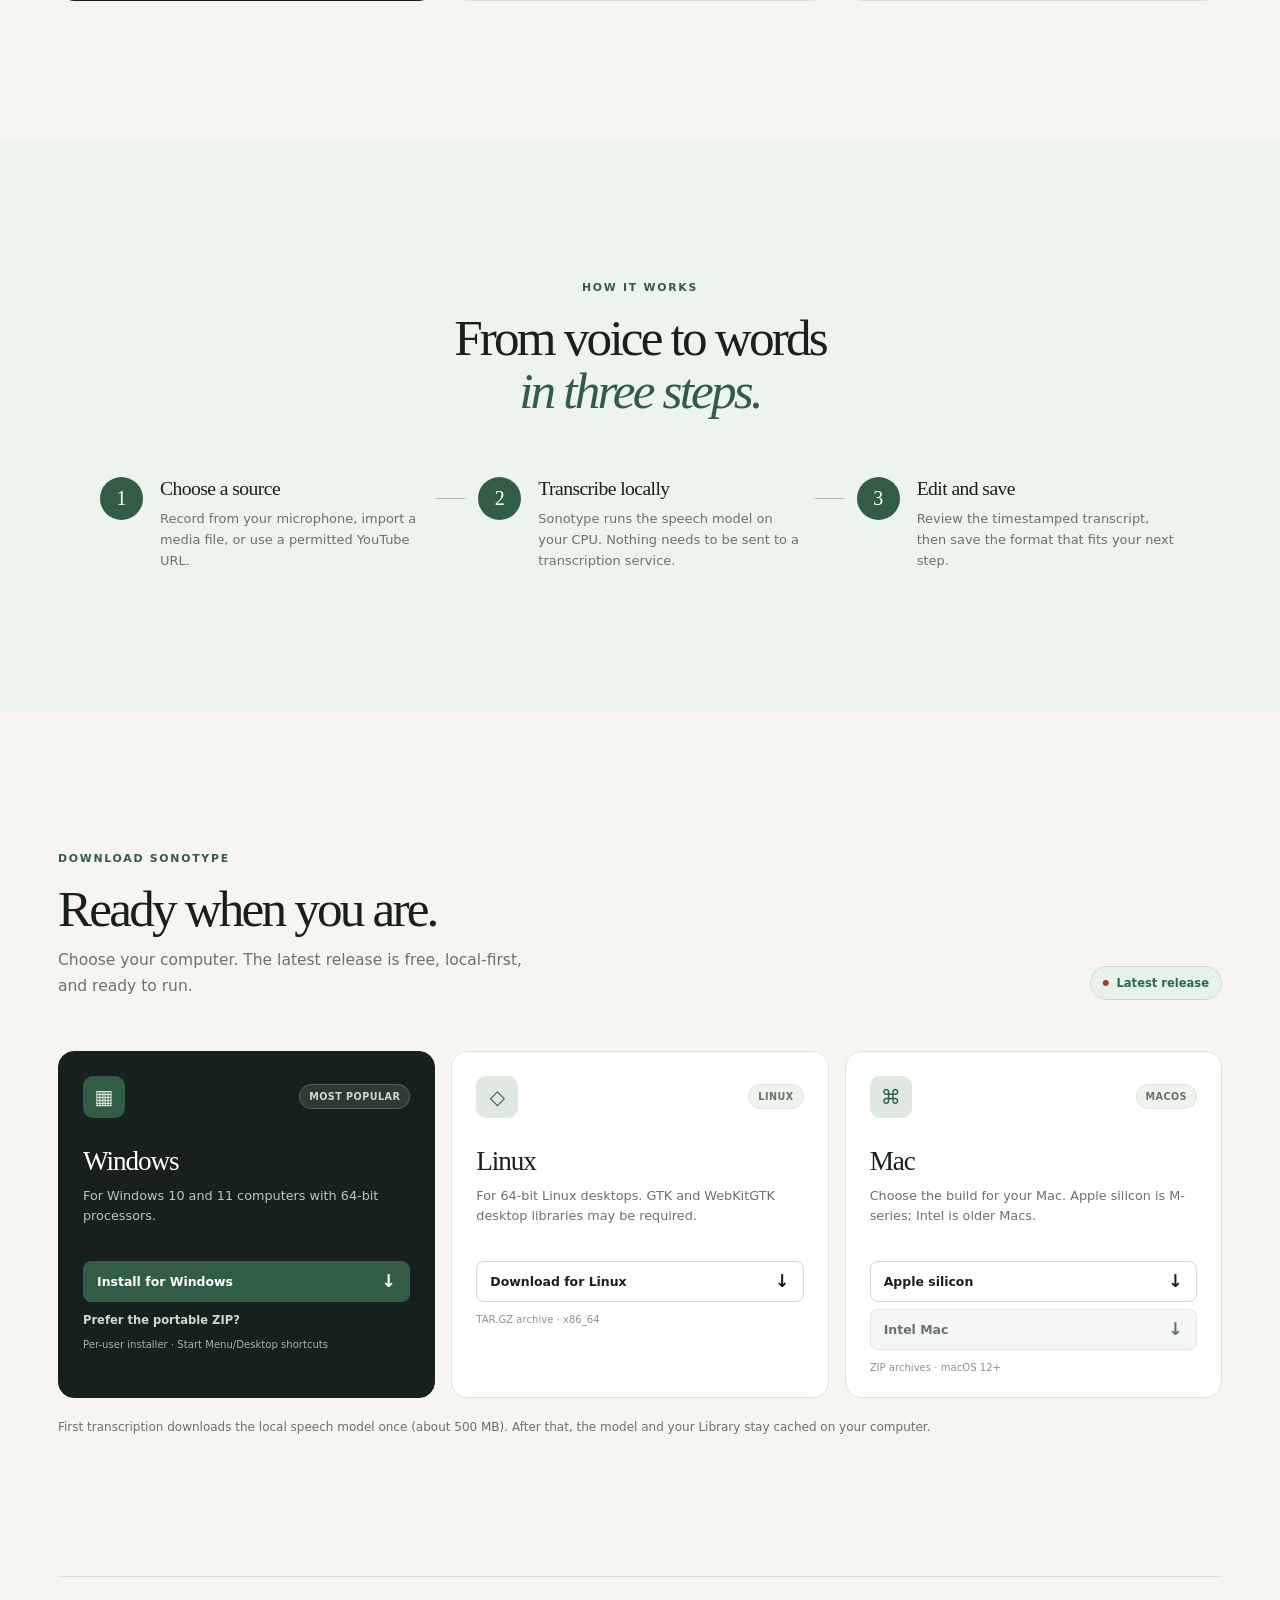
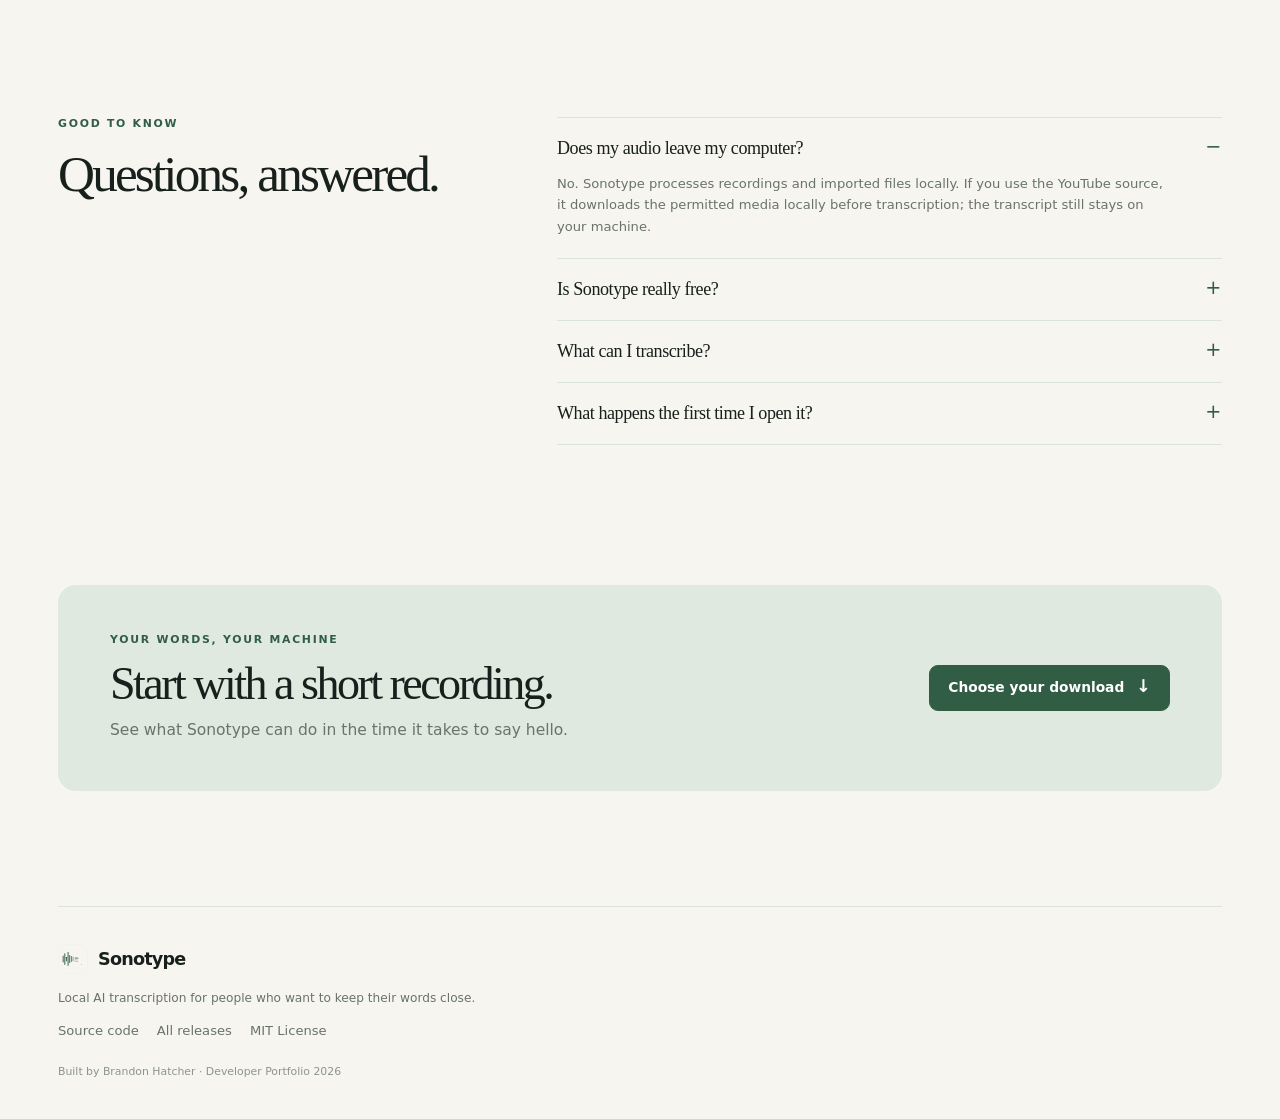
==== commit c6f08911: "Update repo and Pages links for brandonth92 transfer" ====
--- a/landing/index.html
+++ b/landing/index.html
@@ -5,12 +5,12 @@
     <meta name="viewport" content="width=device-width, initial-scale=1">
     <meta name="description" content="Sonotype is local AI transcription for Windows, Linux, and macOS. Record, transcribe, and save without accounts or cloud processing.">
     <meta name="theme-color" content="#f7f5ef">
-    <link rel="canonical" href="https://the-screen-surgeon.github.io/sonotype/">
+    <link rel="canonical" href="https://brandonth92.github.io/sonotype/">
     <meta property="og:title" content="Sonotype · Local AI transcription">
     <meta property="og:description" content="Turn speech into text and keep it yours. Sonotype runs locally on your computer.">
     <meta property="og:type" content="website">
-    <meta property="og:url" content="https://the-screen-surgeon.github.io/sonotype/">
-    <meta property="og:image" content="https://the-screen-surgeon.github.io/sonotype/logo.svg">
+    <meta property="og:url" content="https://brandonth92.github.io/sonotype/">
+    <meta property="og:image" content="https://brandonth92.github.io/sonotype/logo.svg">
     <title>Sonotype · Local AI transcription</title>
     <link rel="icon" type="image/svg+xml" href="logo.svg">
     <link rel="stylesheet" href="styles.css">
@@ -26,7 +26,7 @@
           <a href="#why-sonotype">Why Sonotype</a>
           <a href="#how-it-works">How it works</a>
           <a href="#downloads">Downloads</a>
-          <a class="nav-github" href="https://github.com/The-Screen-Surgeon/sonotype">GitHub <span aria-hidden="true">↗</span></a>
+          <a class="nav-github" href="https://github.com/brandonth92/sonotype">GitHub <span aria-hidden="true">↗</span></a>
         </nav>
         <a class="header-cta" href="#downloads">Download free <span aria-hidden="true">↓</span></a>
       </header>
@@ -135,15 +135,15 @@
               <div class="platform-top"><span class="platform-icon" aria-hidden="true">▦</span><span class="platform-badge">Most popular</span></div>
               <h3>Windows</h3>
               <p>For Windows 10 and 11 computers with 64-bit processors.</p>
-              <a class="download-button" href="https://github.com/The-Screen-Surgeon/sonotype/releases/latest/download/Sonotype-Setup-Windows-x64.exe">Install for Windows <span aria-hidden="true">↓</span></a>
-              <a class="download-alt" href="https://github.com/The-Screen-Surgeon/sonotype/releases/latest/download/Sonotype-Windows-x64.zip">Prefer the portable ZIP?</a>
+              <a class="download-button" href="https://github.com/brandonth92/sonotype/releases/latest/download/Sonotype-Setup-Windows-x64.exe">Install for Windows <span aria-hidden="true">↓</span></a>
+              <a class="download-alt" href="https://github.com/brandonth92/sonotype/releases/latest/download/Sonotype-Windows-x64.zip">Prefer the portable ZIP?</a>
               <small>Per-user installer · Start Menu/Desktop shortcuts</small>
             </article>
             <article class="download-card">
               <div class="platform-top"><span class="platform-icon" aria-hidden="true">◇</span><span class="platform-badge platform-badge-muted">Linux</span></div>
               <h3>Linux</h3>
               <p>For 64-bit Linux desktops. GTK and WebKitGTK desktop libraries may be required.</p>
-              <a class="download-button download-button-light" href="https://github.com/The-Screen-Surgeon/sonotype/releases/latest/download/Sonotype-Linux-x64.tar.gz">Download for Linux <span aria-hidden="true">↓</span></a>
+              <a class="download-button download-button-light" href="https://github.com/brandonth92/sonotype/releases/latest/download/Sonotype-Linux-x64.tar.gz">Download for Linux <span aria-hidden="true">↓</span></a>
               <small>TAR.GZ archive · x86_64</small>
             </article>
             <article class="download-card">
@@ -151,8 +151,8 @@
               <h3>Mac</h3>
               <p>Choose the build for your Mac. Apple silicon is M-series; Intel is older Macs.</p>
               <div class="mac-downloads">
-                <a class="download-button download-button-light" href="https://github.com/The-Screen-Surgeon/sonotype/releases/latest/download/Sonotype-macOS-arm64.zip">Apple silicon <span aria-hidden="true">↓</span></a>
-                <a class="download-button download-button-quiet" href="https://github.com/The-Screen-Surgeon/sonotype/releases/latest/download/Sonotype-macOS-x64.zip">Intel Mac <span aria-hidden="true">↓</span></a>
+                <a class="download-button download-button-light" href="https://github.com/brandonth92/sonotype/releases/latest/download/Sonotype-macOS-arm64.zip">Apple silicon <span aria-hidden="true">↓</span></a>
+                <a class="download-button download-button-quiet" href="https://github.com/brandonth92/sonotype/releases/latest/download/Sonotype-macOS-x64.zip">Intel Mac <span aria-hidden="true">↓</span></a>
               </div>
               <small>ZIP archives · macOS 12+</small>
             </article>
@@ -186,7 +186,7 @@
       <footer class="site-footer">
         <a class="brand footer-brand" href="./"><img src="logo.svg" alt="" width="30" height="30"><span>Sonotype</span></a>
         <p>Local AI transcription for people who want to keep their words close.</p>
-        <div class="footer-links"><a href="https://github.com/The-Screen-Surgeon/sonotype">Source code</a><a href="https://github.com/The-Screen-Surgeon/sonotype/releases">All releases</a><a href="https://github.com/The-Screen-Surgeon/sonotype/blob/main/LICENSE">MIT License</a></div>
+        <div class="footer-links"><a href="https://github.com/brandonth92/sonotype">Source code</a><a href="https://github.com/brandonth92/sonotype/releases">All releases</a><a href="https://github.com/brandonth92/sonotype/blob/main/LICENSE">MIT License</a></div>
         <p class="copyright">Built by Brandon Hatcher · Developer Portfolio 2026</p>
       </footer>
     </div>
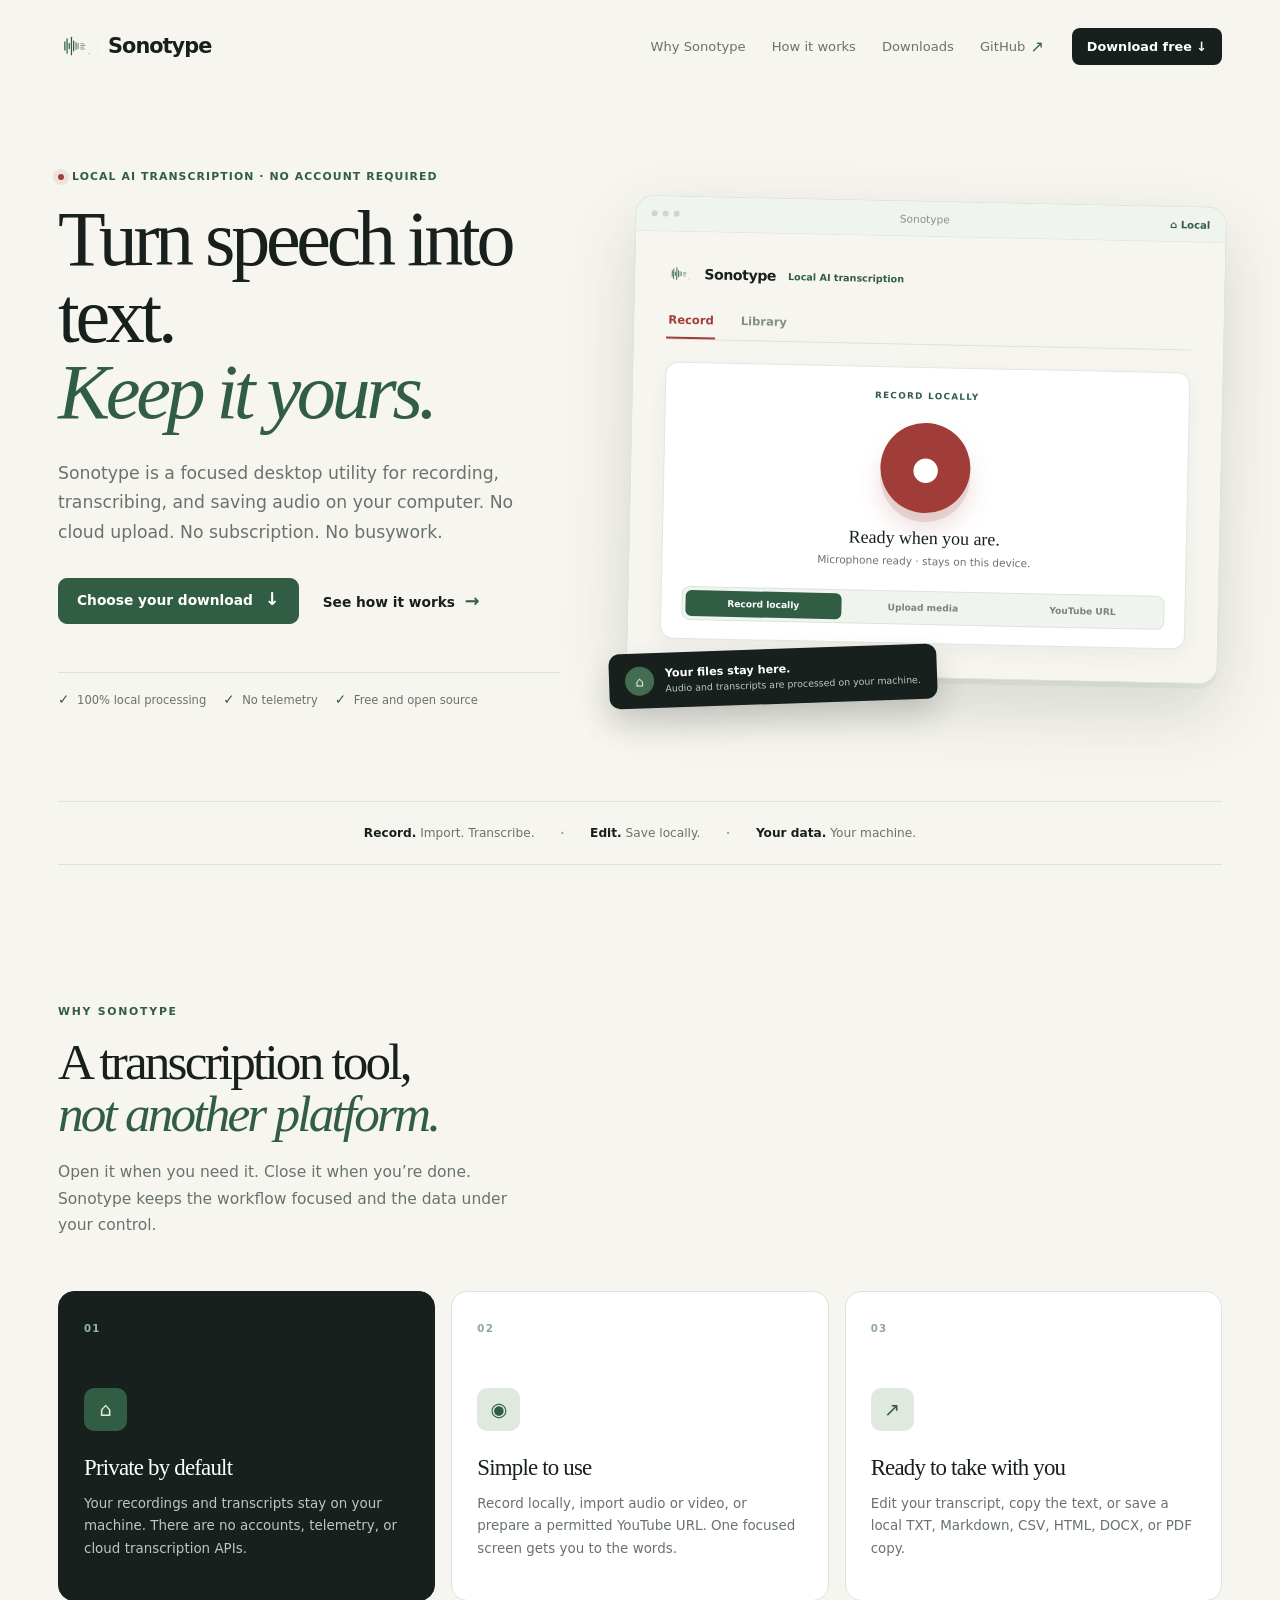
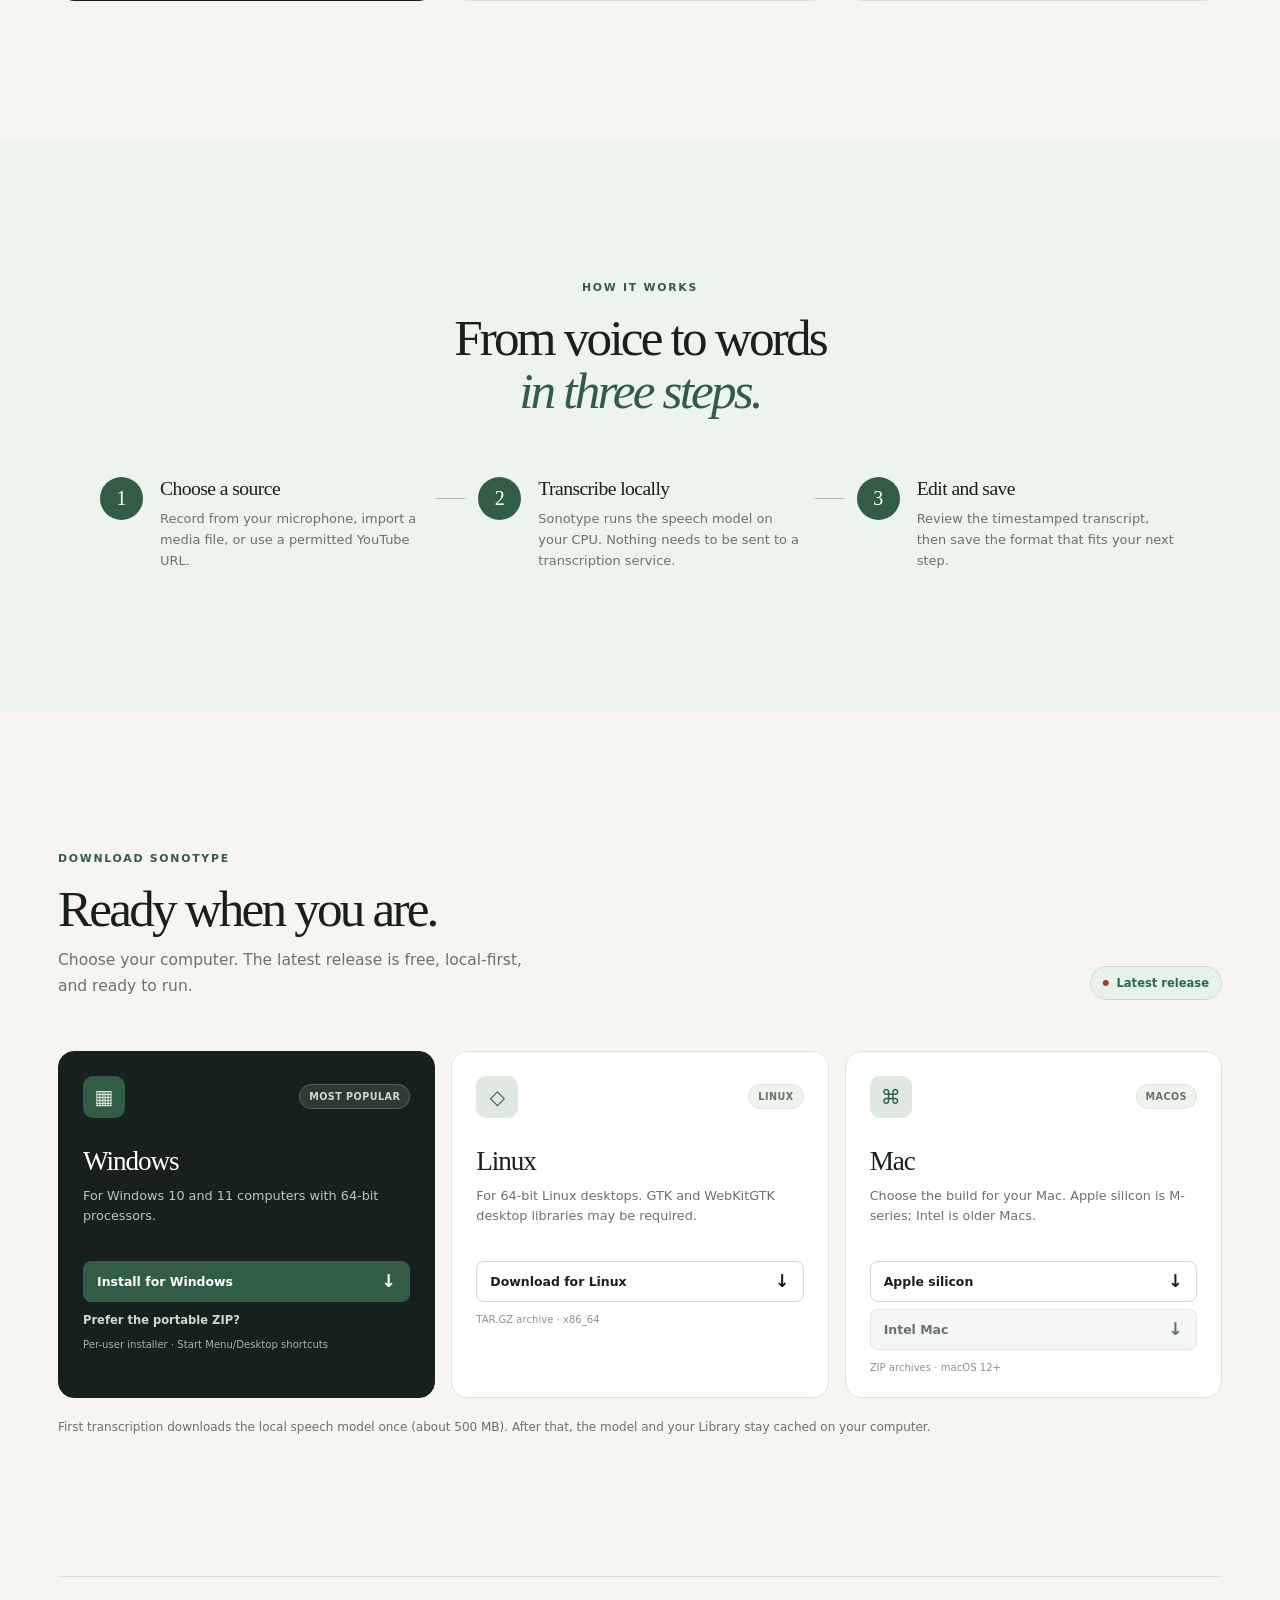
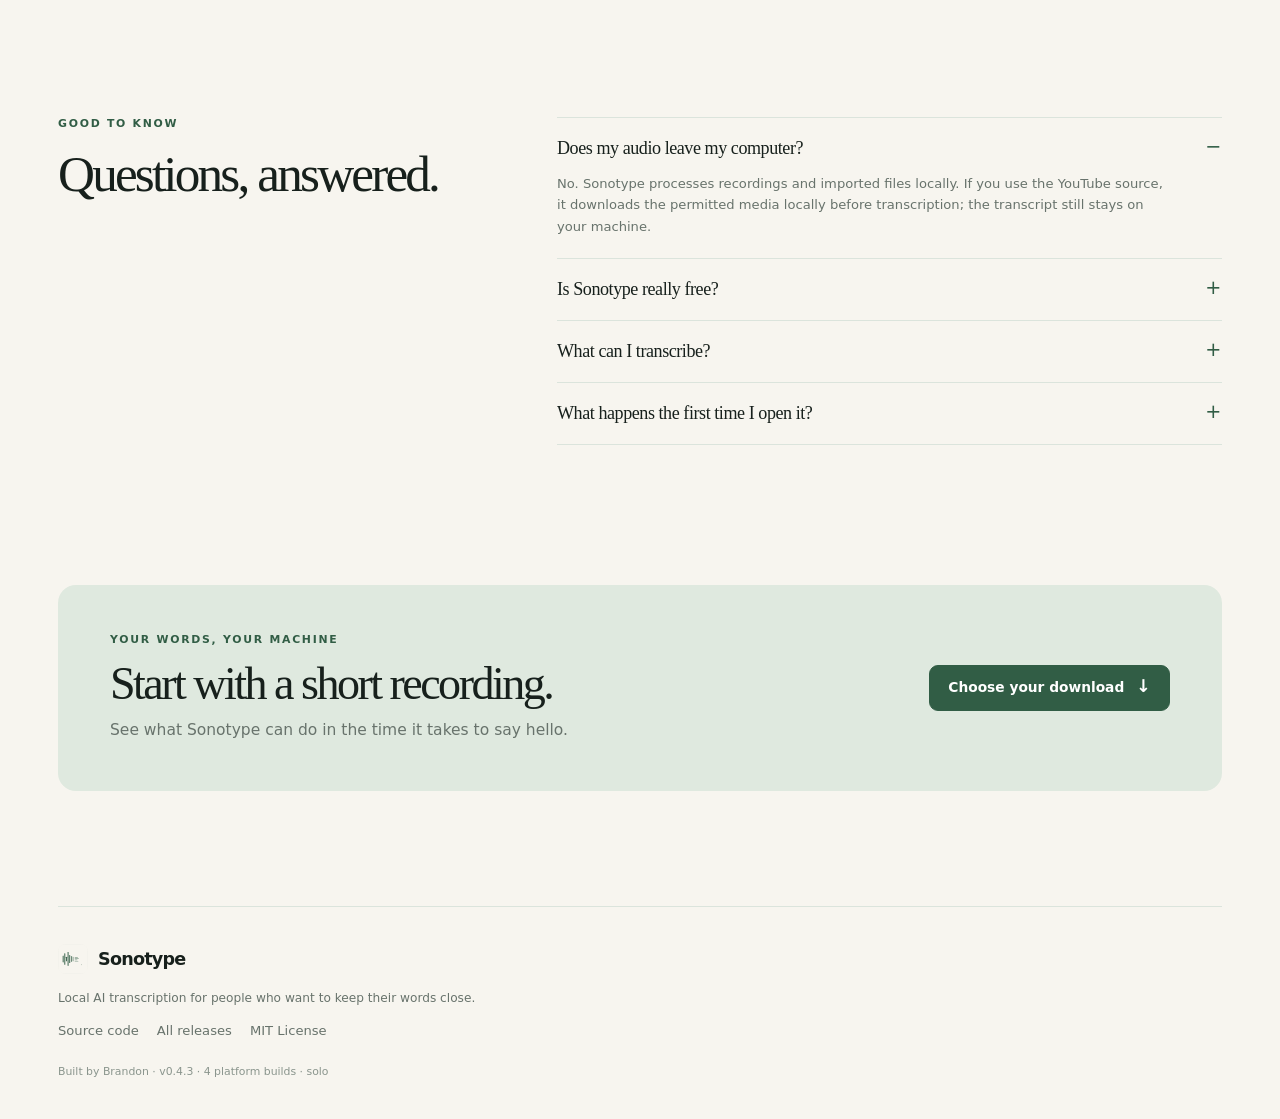
==== commit ef200f21: "Brand landing and app footers as Built by Brandon" ====
--- a/landing/index.html
+++ b/landing/index.html
@@ -187,7 +187,7 @@
         <a class="brand footer-brand" href="./"><img src="logo.svg" alt="" width="30" height="30"><span>Sonotype</span></a>
         <p>Local AI transcription for people who want to keep their words close.</p>
         <div class="footer-links"><a href="https://github.com/brandonth92/sonotype">Source code</a><a href="https://github.com/brandonth92/sonotype/releases">All releases</a><a href="https://github.com/brandonth92/sonotype/blob/main/LICENSE">MIT License</a></div>
-        <p class="copyright">Built by Brandon Hatcher · Developer Portfolio 2026</p>
+        <p class="copyright">Built by Brandon · v0.4.3 · 4 platform builds · solo</p>
       </footer>
     </div>
   </body>
